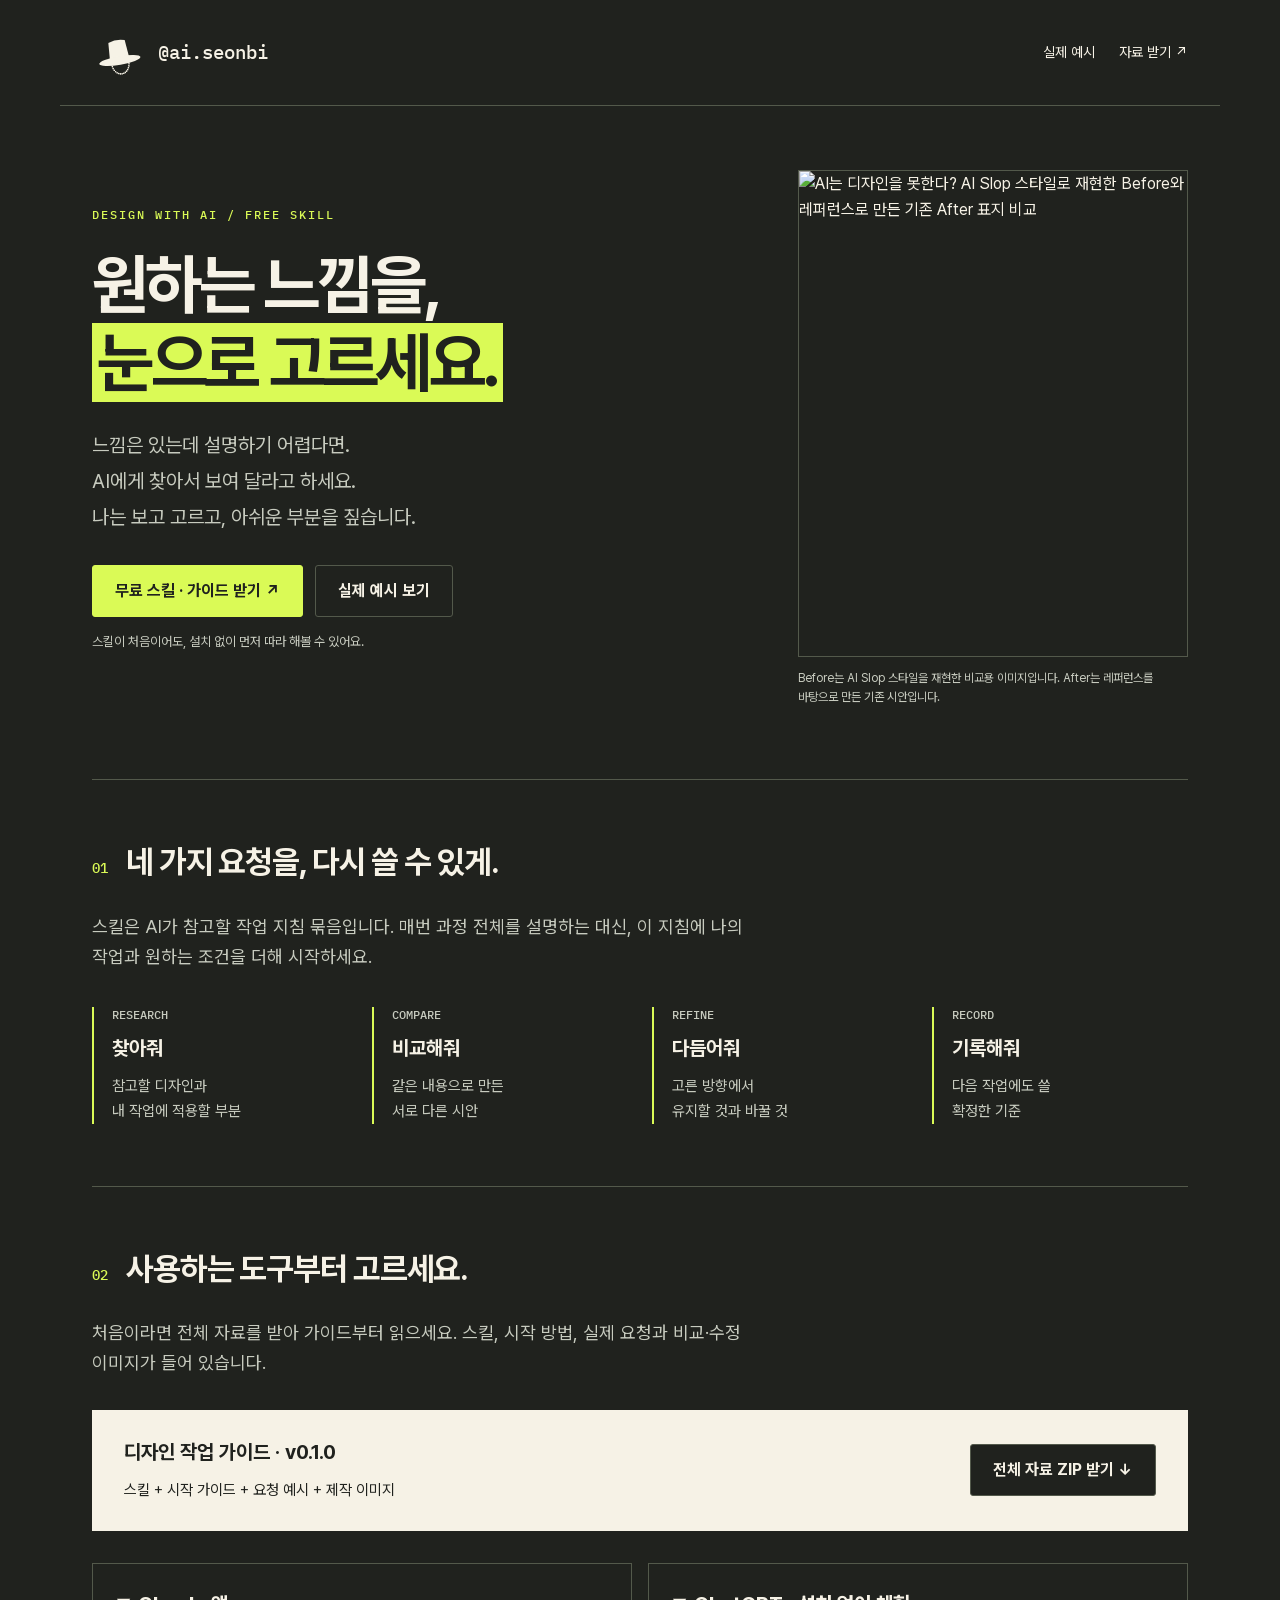
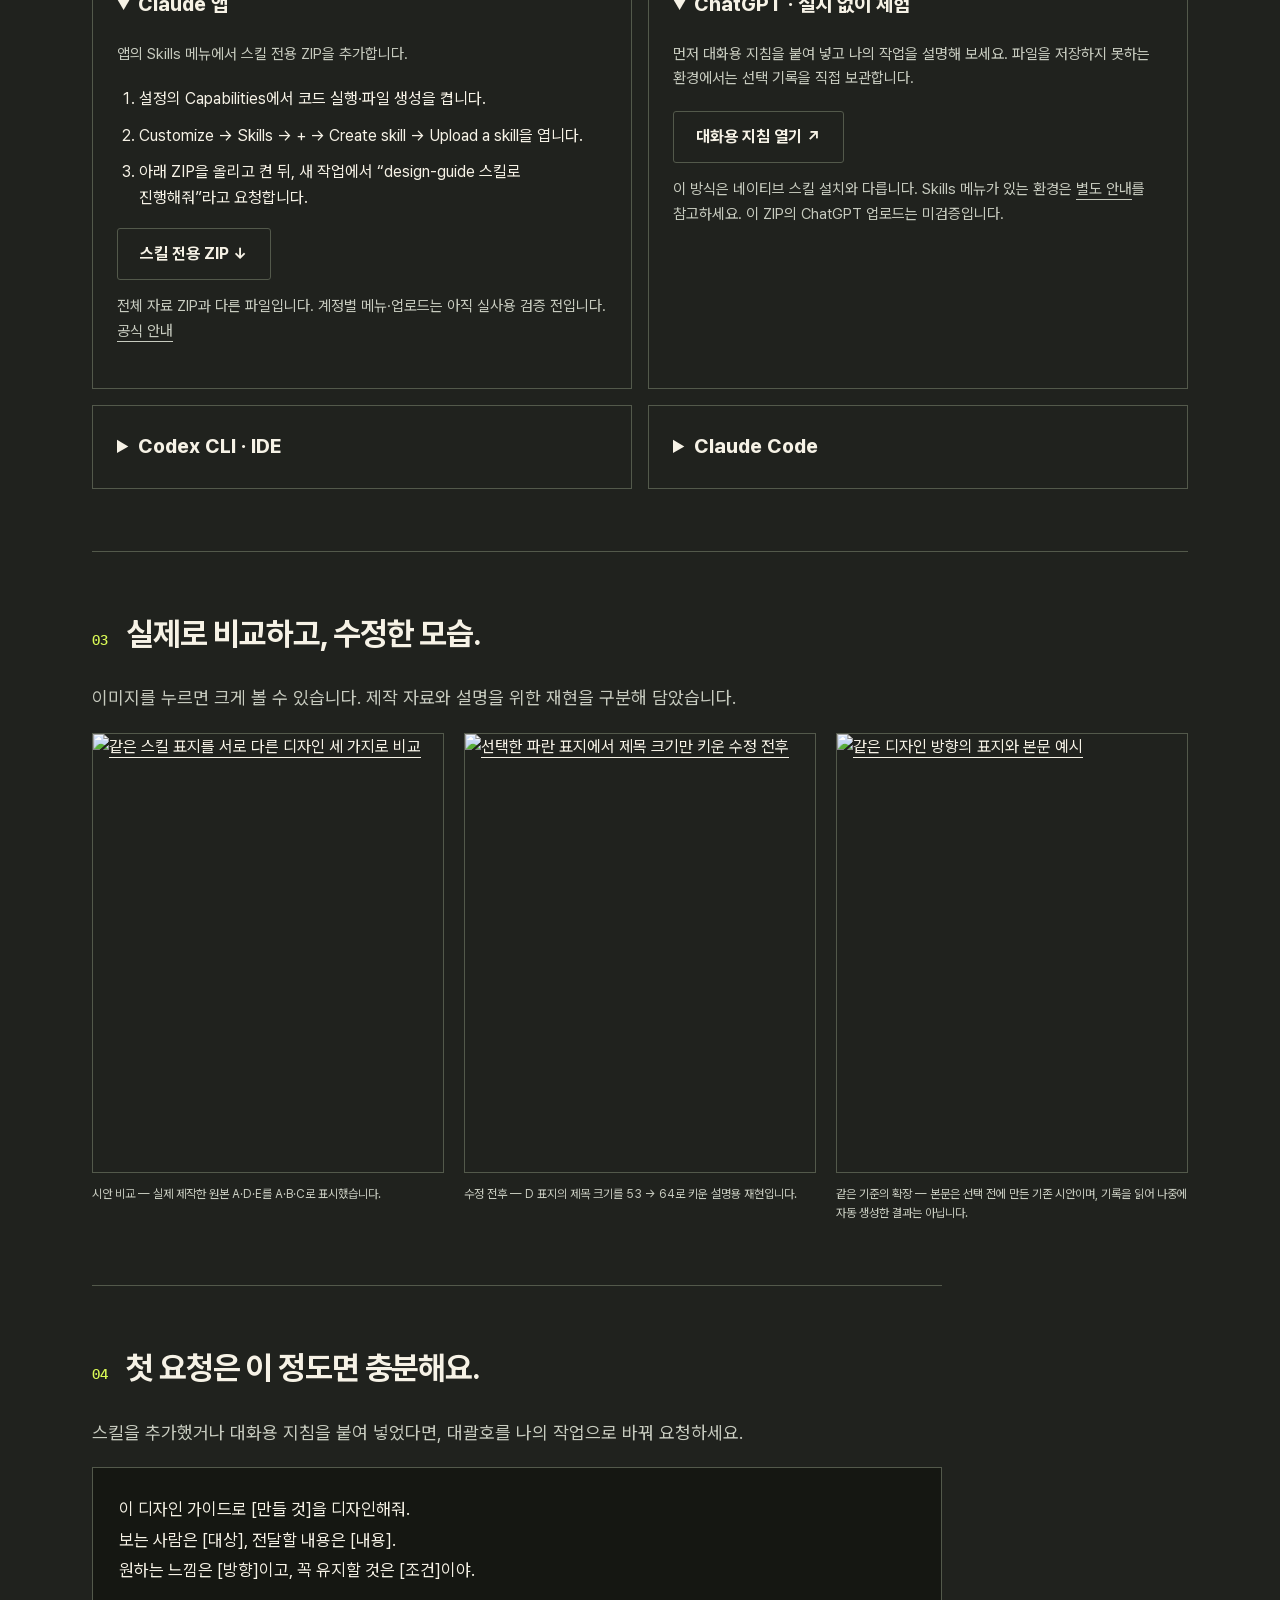
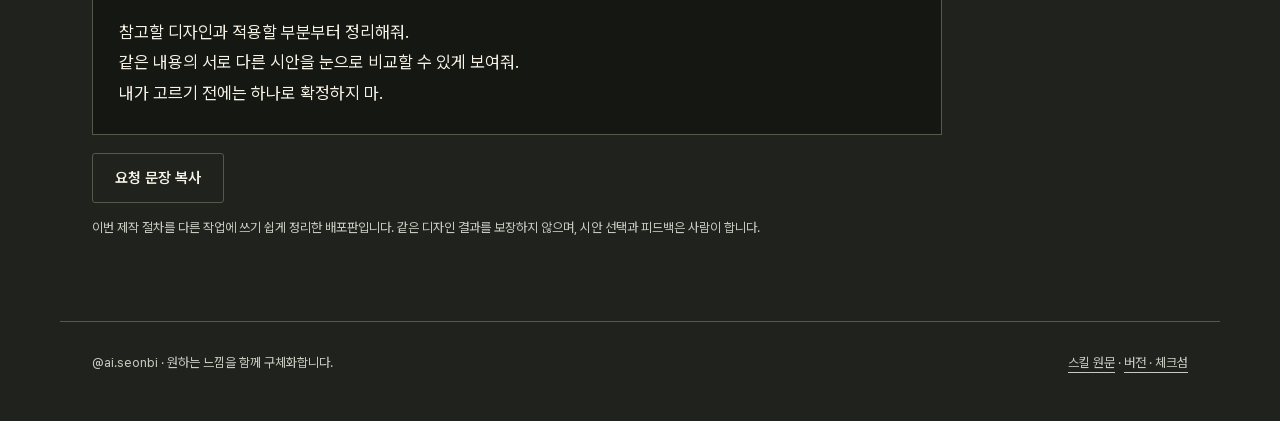
==== docs/index.html @ e62cafcf "Add Korean design skill download and getting-started page" ====
<!doctype html>
<html lang="ko">
<head>
<meta charset="utf-8">
<meta name="viewport" content="width=device-width,initial-scale=1">
<title>원하는 느낌을, 눈으로 고르세요 · AI 선비</title>
<meta name="description" content="AI에게 찾아줘, 비교해줘, 다듬어줘, 기록해줘. 디자인 작업 스킬과 시작 가이드, 실제 요청 예시를 무료로 받으세요.">
<meta property="og:title" content="AI는 디자인을 못한다? · AI 선비 디자인 스킬">
<meta property="og:description" content="원하는 느낌은 있는데 설명하기 어렵다면. 눈으로 보고 고르는 디자인 작업을 스킬로 다시 써보세요.">
<meta property="og:type" content="website">
<meta property="og:image" content="https://github.com/ai-seonbi/skills/releases/download/v0.1.0/01-cover.png">
<link rel="icon" href="assets/logo.svg" type="image/svg+xml">
<style>
@font-face{font-family:Pretendard;src:url('assets/PretendardVariable.woff2') format('woff2');font-weight:100 900;font-display:swap}
@font-face{font-family:Plex;src:url('assets/IBMPlexMono-Medium.ttf') format('truetype');font-weight:500;font-display:swap}
:root{color-scheme:dark;--bg:#20221e;--ink:#f6f2e6;--accent:#dafa56;--muted:#c7cbbf;--line:#53594b}
*{box-sizing:border-box}html{scroll-behavior:smooth;scroll-padding-top:24px}body{margin:0;background:var(--bg);color:var(--ink);font-family:Pretendard,system-ui,sans-serif;word-break:keep-all;line-height:1.65}a{color:inherit;text-underline-offset:5px}a:hover{color:var(--accent)}a:focus-visible,button:focus-visible,summary:focus-visible{outline:3px solid var(--accent);outline-offset:5px}main,header,footer{max-width:1160px;margin:auto;padding-inline:32px}header{display:flex;align-items:center;justify-content:space-between;min-height:106px;border-bottom:1px solid var(--line);gap:20px}.brand{display:flex;align-items:center;gap:12px;font-family:Plex,monospace;font-size:19px;text-decoration:none}.brand img{width:54px;height:48px}nav{display:flex;gap:24px;font-size:14px}nav a{text-decoration:none}.hero{display:grid;grid-template-columns:1.2fr 1fr;gap:58px;align-items:center;padding:64px 0 72px}.eyebrow{font-family:Plex,monospace;font-size:12px;letter-spacing:2px;color:var(--accent);margin:0 0 22px}h1{font-size:clamp(40px,5.2vw,66px);line-height:1.17;letter-spacing:-.055em;margin:0 0 26px}mark{background:var(--accent);color:var(--bg);padding:0 .08em;box-decoration-break:clone;-webkit-box-decoration-break:clone}p{margin:0 0 20px}.lead{font-size:20px;color:var(--muted);line-height:1.8}.actions{display:flex;gap:12px;flex-wrap:wrap;margin-top:30px}.button{display:inline-flex;align-items:center;justify-content:center;min-height:50px;padding:12px 22px;text-decoration:none;border:1px solid var(--line);font-weight:700;border-radius:3px}.button.primary{background:var(--accent);color:var(--bg);border-color:var(--accent)}.button:hover{border-color:var(--ink)}.small{font-size:13px;color:var(--muted);margin-top:14px}.cover{margin:0;max-width:390px;justify-self:end}.cover img{display:block;width:100%;height:auto;border:1px solid var(--line)}figcaption{font-size:12px;color:var(--muted);margin-top:12px;line-height:1.6}.section{padding:62px 0;border-top:1px solid var(--line)}.section-title{display:flex;gap:18px;align-items:baseline;margin-bottom:28px}.number{font:500 14px Plex,monospace;color:var(--accent)}h2{font-size:32px;line-height:1.3;letter-spacing:-.035em;margin:0}h3{font-size:20px;line-height:1.4;margin:0 0 12px}.intro{max-width:690px;color:var(--muted);font-size:18px}.steps{display:grid;grid-template-columns:repeat(4,1fr);gap:24px;margin-top:36px}.step{border-left:2px solid var(--accent);padding:0 18px}.step p{font-size:15px;color:var(--muted);margin:0}.step span{font:500 12px Plex,monospace;color:var(--muted);display:block;margin-bottom:12px}.download{display:flex;align-items:center;justify-content:space-between;gap:26px;padding:28px 32px;background:var(--ink);color:var(--bg);margin:32px 0}.download p{margin:6px 0 0;font-size:15px}.download .button{background:var(--bg);color:var(--ink);flex-shrink:0}.tools{display:grid;grid-template-columns:1fr 1fr;gap:16px}.tool{border:1px solid var(--line);padding:24px;min-width:0}.tool p{font-size:15px;color:var(--muted)}summary{cursor:pointer;font-size:20px;font-weight:750;min-height:34px}details[open] summary{margin-bottom:20px}pre{white-space:pre-wrap;overflow-wrap:anywhere;word-break:break-word;background:#151712;border:1px solid var(--line);padding:18px;font:14px/1.8 Plex,Pretendard,monospace;margin:18px 0}code{overflow-wrap:anywhere}ol{padding-left:22px}li+li{margin-top:10px}.examples{display:grid;grid-template-columns:repeat(3,1fr);gap:20px}.examples figure{margin:0}.examples img{width:100%;height:auto;display:block;border:1px solid var(--line)}.examples a{display:block}.request{max-width:850px}.request pre{font-family:Pretendard,system-ui,sans-serif;font-size:17px;padding:26px}.request button{background:transparent;color:var(--ink);font:600 15px Pretendard,system-ui;cursor:pointer}.status{margin-left:14px;font-size:14px;color:var(--accent)}footer{padding-block:30px 48px;border-top:1px solid var(--line);display:flex;justify-content:space-between;gap:20px;font-size:13px;color:var(--muted)}footer p{margin:0}.skip{position:absolute;top:-100px;left:20px}.skip:focus{top:12px;background:var(--bg);padding:12px;z-index:2}
@media(max-width:760px){main,header,footer{padding-inline:22px}header{min-height:86px}.brand{font-size:16px}.brand img{width:42px;height:40px}nav{gap:16px}nav a:first-child{display:none}.hero{grid-template-columns:1fr;gap:36px;padding:44px 0}.hero h1{font-size:clamp(38px,8vw,56px)}.lead{font-size:18px}.cover{justify-self:center;max-width:360px;width:100%}.steps{grid-template-columns:1fr 1fr;gap:28px 14px}.section{padding:42px 0}h2{font-size:27px}.tools{grid-template-columns:1fr}.download{align-items:stretch;flex-direction:column;padding:24px}.examples{grid-template-columns:1fr;gap:30px;max-width:390px;margin:auto}.request pre{font-size:16px;padding:18px}footer{flex-direction:column}.actions .button{flex:1;padding-inline:15px}}
@media(prefers-reduced-motion:reduce){html{scroll-behavior:auto}}
</style>
</head>
<body>
<a class="skip" href="#main">본문으로 건너뛰기</a>
<header><a class="brand" href="#"><img src="assets/logo.svg" alt="구슬 갓끈을 단 선비 갓">@ai.seonbi</a><nav aria-label="주요 메뉴"><a href="#examples">실제 예시</a><a href="#start">자료 받기 ↗</a></nav></header>
<main id="main">
<section class="hero" aria-labelledby="hero-title">
<div><p class="eyebrow">DESIGN WITH AI / FREE SKILL</p><h1 id="hero-title">원하는 느낌을,<br><mark>눈으로 고르세요.</mark></h1><p class="lead">느낌은 있는데 설명하기 어렵다면.<br>AI에게 찾아서 보여 달라고 하세요.<br>나는 보고 고르고, 아쉬운 부분을 짚습니다.</p><div class="actions"><a class="button primary" href="#start">무료 스킬 · 가이드 받기 ↗</a><a class="button" href="#examples">실제 예시 보기</a></div><p class="small">스킬이 처음이어도, 설치 없이 먼저 따라 해볼 수 있어요.</p></div>
<figure class="cover"><img src="https://github.com/ai-seonbi/skills/releases/download/v0.1.0/01-cover.png" width="1080" height="1350" alt="AI는 디자인을 못한다? AI Slop 스타일로 재현한 Before와 레퍼런스로 만든 기존 After 표지 비교"><figcaption>Before는 AI Slop 스타일을 재현한 비교용 이미지입니다. After는 레퍼런스를 바탕으로 만든 기존 시안입니다.</figcaption></figure>
</section>
<section class="section" aria-labelledby="process-title"><div class="section-title"><span class="number">01</span><h2 id="process-title">네 가지 요청을, 다시 쓸 수 있게.</h2></div><p class="intro">스킬은 AI가 참고할 작업 지침 묶음입니다. 매번 과정 전체를 설명하는 대신, 이 지침에 나의 작업과 원하는 조건을 더해 시작하세요.</p><div class="steps"><div class="step"><span>RESEARCH</span><h3>찾아줘</h3><p>참고할 디자인과<br>내 작업에 적용할 부분</p></div><div class="step"><span>COMPARE</span><h3>비교해줘</h3><p>같은 내용으로 만든<br>서로 다른 시안</p></div><div class="step"><span>REFINE</span><h3>다듬어줘</h3><p>고른 방향에서<br>유지할 것과 바꿀 것</p></div><div class="step"><span>RECORD</span><h3>기록해줘</h3><p>다음 작업에도 쓸<br>확정한 기준</p></div></div></section>
<section class="section" id="start" aria-labelledby="start-title"><div class="section-title"><span class="number">02</span><h2 id="start-title">사용하는 도구부터 고르세요.</h2></div><p class="intro">처음이라면 전체 자료를 받아 가이드부터 읽으세요. 스킬, 시작 방법, 실제 요청과 비교·수정 이미지가 들어 있습니다.</p><div class="download"><div><h3>디자인 작업 가이드 · v0.1.0</h3><p>스킬 + 시작 가이드 + 요청 예시 + 제작 이미지</p></div><a class="button" href="https://github.com/ai-seonbi/skills/releases/download/v0.1.0/ai-design-guide.zip">전체 자료 ZIP 받기 ↓</a></div>
<div class="tools">
<details class="tool" open><summary>Claude 앱</summary><p>앱의 Skills 메뉴에서 스킬 전용 ZIP을 추가합니다.</p><ol><li>설정의 Capabilities에서 코드 실행·파일 생성을 켭니다.</li><li>Customize → Skills → + → Create skill → Upload a skill을 엽니다.</li><li>아래 ZIP을 올리고 켠 뒤, 새 작업에서 “design-guide 스킬로 진행해줘”라고 요청합니다.</li></ol><a class="button" href="https://github.com/ai-seonbi/skills/releases/download/v0.1.0/design-guide-v0.1.0.zip">스킬 전용 ZIP ↓</a><p class="small">전체 자료 ZIP과 다른 파일입니다. 계정별 메뉴·업로드는 아직 실사용 검증 전입니다. <a href="https://support.claude.com/en/articles/12512180-use-skills-in-claude">공식 안내</a></p></details>
<details class="tool" open><summary>ChatGPT · 설치 없이 체험</summary><p>먼저 대화용 지침을 붙여 넣고 나의 작업을 설명해 보세요. 파일을 저장하지 못하는 환경에서는 선택 기록을 직접 보관합니다.</p><a class="button" href="https://github.com/ai-seonbi/skills/blob/main/guides/try-in-chat.md">대화용 지침 열기 ↗</a><p class="small">이 방식은 네이티브 스킬 설치와 다릅니다. Skills 메뉴가 있는 환경은 <a href="https://github.com/ai-seonbi/skills/blob/main/guides/start-here.md#chatgpt">별도 안내</a>를 참고하세요. 이 ZIP의 ChatGPT 업로드는 미검증입니다.</p></details>
<details class="tool"><summary>Codex CLI · IDE</summary><p>작업할 프로젝트 폴더의 터미널에서 실행하세요.</p><pre>npx skills add ai-seonbi/skills --skill design-guide --agent codex --copy</pre><p>Codex에서 <code>/skills</code> 목록을 확인하고 <code>$design-guide</code>로 시작합니다.</p><p class="small">임시 프로젝트 파일 설치는 검증했습니다. 제품 내 자동 발견·호출은 미검증입니다. <a href="https://github.com/ai-seonbi/skills/blob/main/guides/start-here.md">폴더로 직접 설치하기</a></p></details>
<details class="tool"><summary>Claude Code</summary><p>작업할 프로젝트 폴더의 터미널에서 실행하세요.</p><pre>npx skills add ai-seonbi/skills --skill design-guide --agent claude-code --copy</pre><p>해당 프로젝트의 Claude Code에서 <code>/design-guide</code>로 시작합니다.</p><p class="small">임시 프로젝트 파일 설치는 검증했습니다. 제품 내 자동 발견·호출은 미검증입니다. 기존 동명 스킬은 덮어쓰기 전에 비교하세요.</p></details>
</div></section>
<section class="section" id="examples" aria-labelledby="examples-title"><div class="section-title"><span class="number">03</span><h2 id="examples-title">실제로 비교하고, 수정한 모습.</h2></div><p class="intro">이미지를 누르면 크게 볼 수 있습니다. 제작 자료와 설명을 위한 재현을 구분해 담았습니다.</p><div class="examples">
<figure><a href="https://github.com/ai-seonbi/skills/releases/download/v0.1.0/04-process.png"><img loading="lazy" src="https://github.com/ai-seonbi/skills/releases/download/v0.1.0/04-process.png" width="1080" height="1350" alt="같은 스킬 표지를 서로 다른 디자인 세 가지로 비교"></a><figcaption>시안 비교 — 실제 제작한 원본 A·D·E를 A·B·C로 표시했습니다.</figcaption></figure>
<figure><a href="https://github.com/ai-seonbi/skills/releases/download/v0.1.0/05-process.png"><img loading="lazy" src="https://github.com/ai-seonbi/skills/releases/download/v0.1.0/05-process.png" width="1080" height="1350" alt="선택한 파란 표지에서 제목 크기만 키운 수정 전후"></a><figcaption>수정 전후 — D 표지의 제목 크기를 53 → 64로 키운 설명용 재현입니다.</figcaption></figure>
<figure><a href="https://github.com/ai-seonbi/skills/releases/download/v0.1.0/06-process.png"><img loading="lazy" src="https://github.com/ai-seonbi/skills/releases/download/v0.1.0/06-process.png" width="1080" height="1350" alt="같은 디자인 방향의 표지와 본문 예시"></a><figcaption>같은 기준의 확장 — 본문은 선택 전에 만든 기존 시안이며, 기록을 읽어 나중에 자동 생성한 결과는 아닙니다.</figcaption></figure>
</div></section>
<section class="section request" aria-labelledby="request-title"><div class="section-title"><span class="number">04</span><h2 id="request-title">첫 요청은 이 정도면 충분해요.</h2></div><p class="intro">스킬을 추가했거나 대화용 지침을 붙여 넣었다면, 대괄호를 나의 작업으로 바꿔 요청하세요.</p><pre id="request-text">이 디자인 가이드로 [만들 것]을 디자인해줘.
보는 사람은 [대상], 전달할 내용은 [내용].
원하는 느낌은 [방향]이고, 꼭 유지할 것은 [조건]이야.

참고할 디자인과 적용할 부분부터 정리해줘.
같은 내용의 서로 다른 시안을 눈으로 비교할 수 있게 보여줘.
내가 고르기 전에는 하나로 확정하지 마.</pre><button class="button" id="copy" type="button">요청 문장 복사</button><span class="status" id="copy-status" role="status" aria-live="polite"></span><p class="small">이번 제작 절차를 다른 작업에 쓰기 쉽게 정리한 배포판입니다. 같은 디자인 결과를 보장하지 않으며, 시안 선택과 피드백은 사람이 합니다.</p></section>
</main>
<footer><p>@ai.seonbi · 원하는 느낌을 함께 구체화합니다.</p><div><a href="https://github.com/ai-seonbi/skills">스킬 원문</a> · <a href="https://github.com/ai-seonbi/skills/releases/tag/v0.1.0">버전 · 체크섬</a></div></footer>
<script>
document.getElementById('copy').addEventListener('click',async()=>{const status=document.getElementById('copy-status');try{await navigator.clipboard.writeText(document.getElementById('request-text').textContent);status.textContent='복사했어요.'}catch{status.textContent='위 문장을 선택해 직접 복사해 주세요.'}});
</script>
</body>
</html>
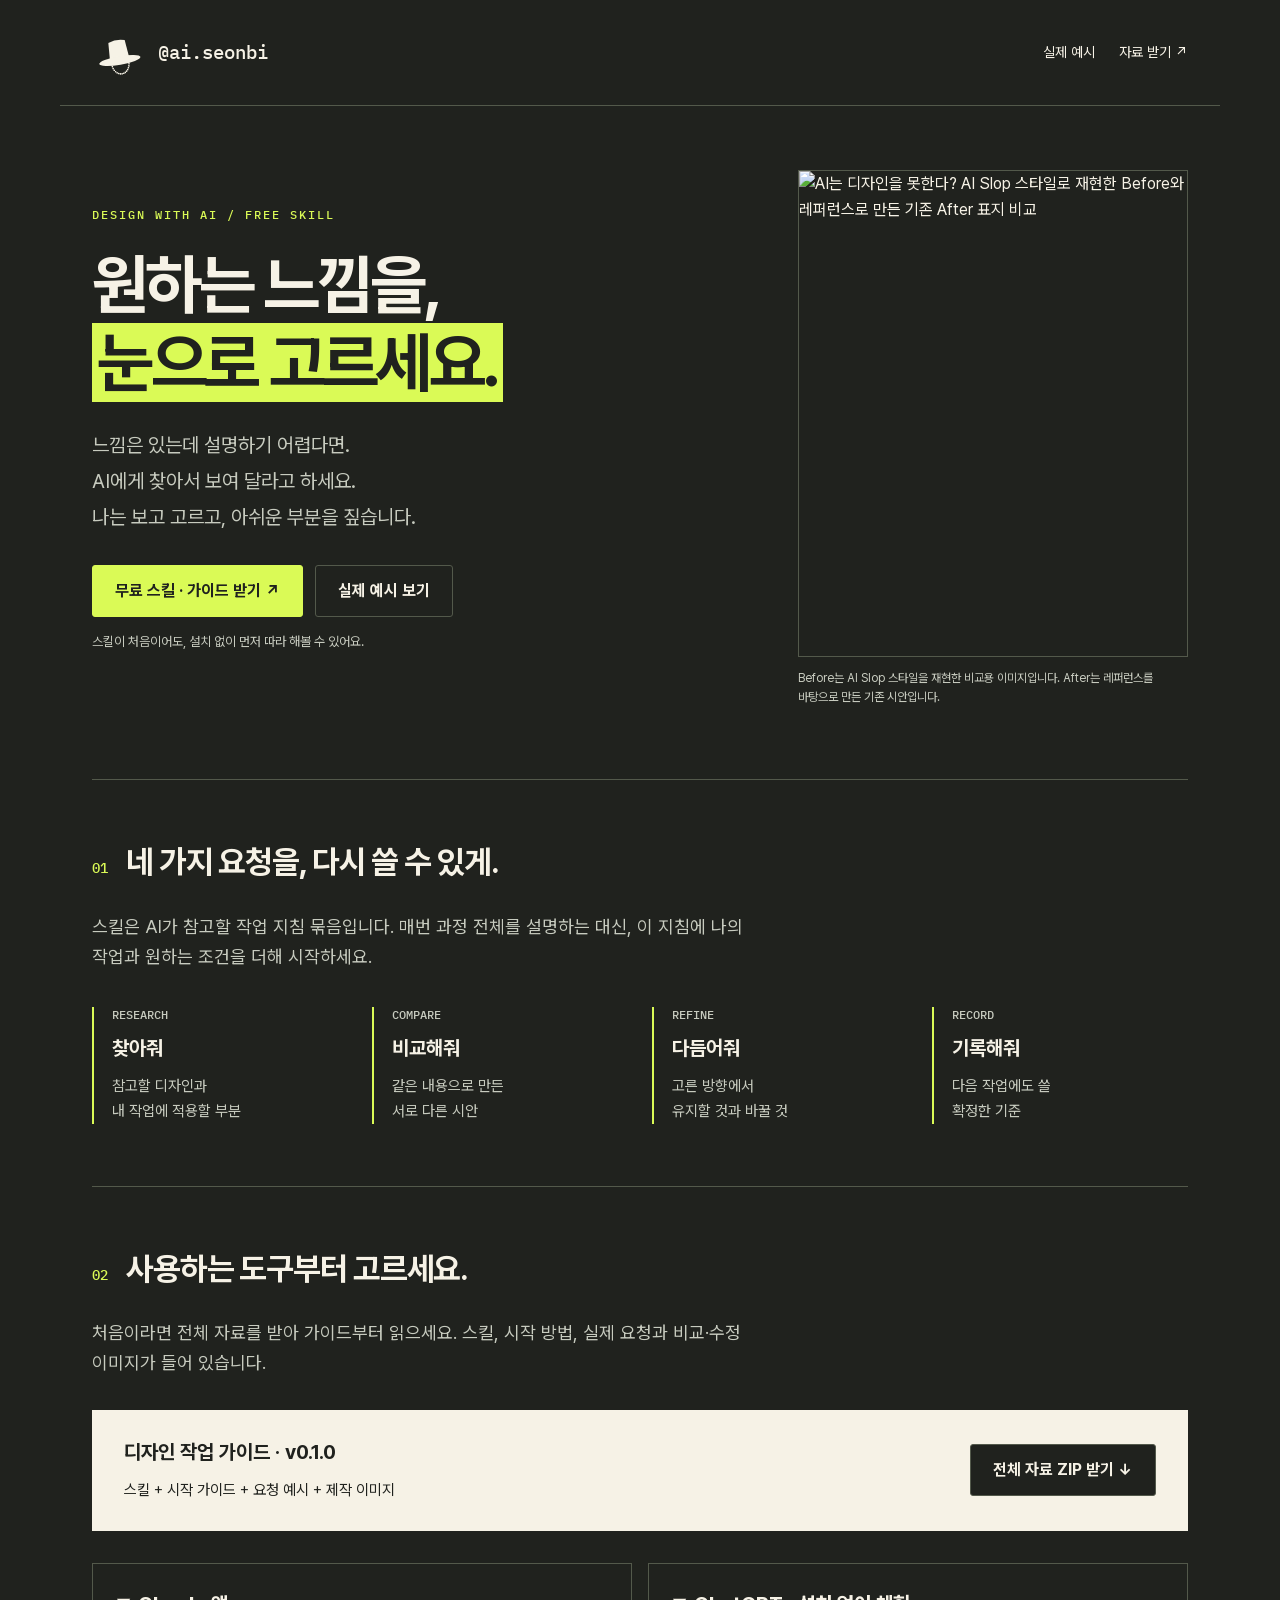
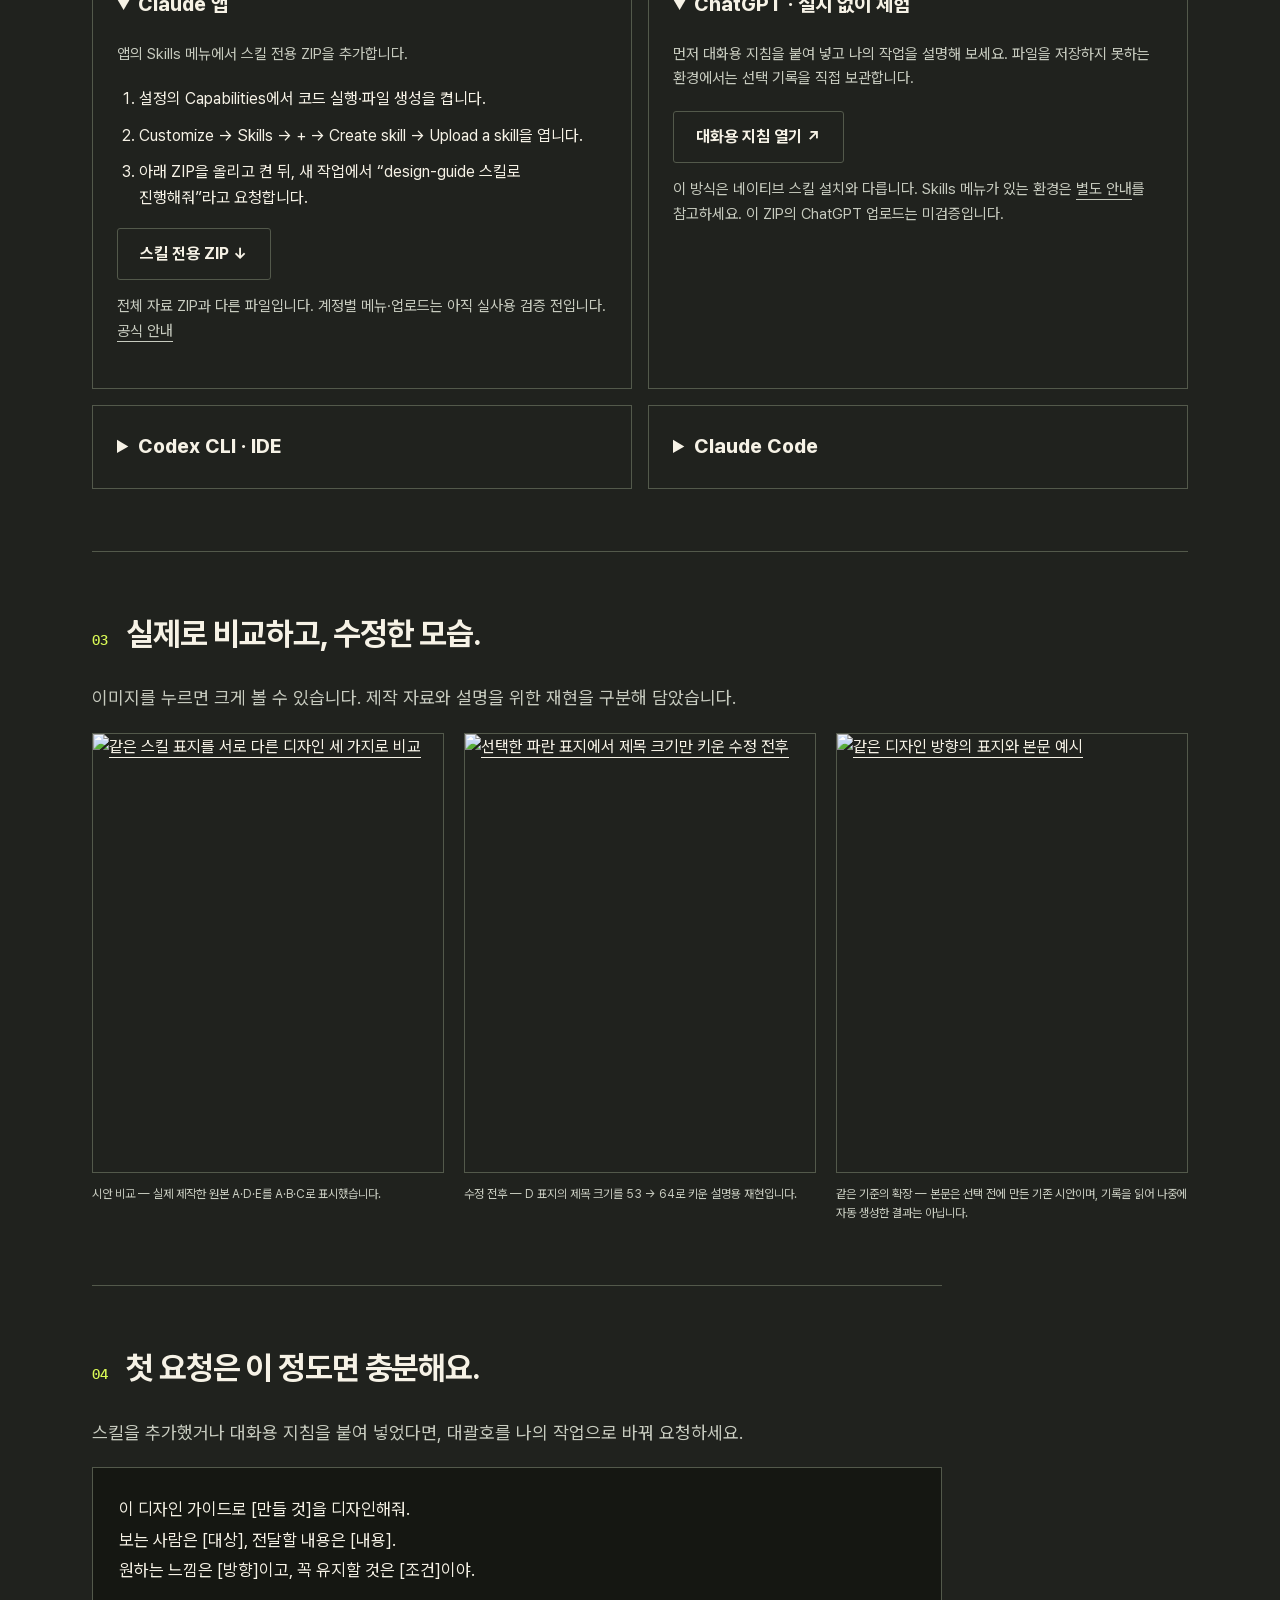
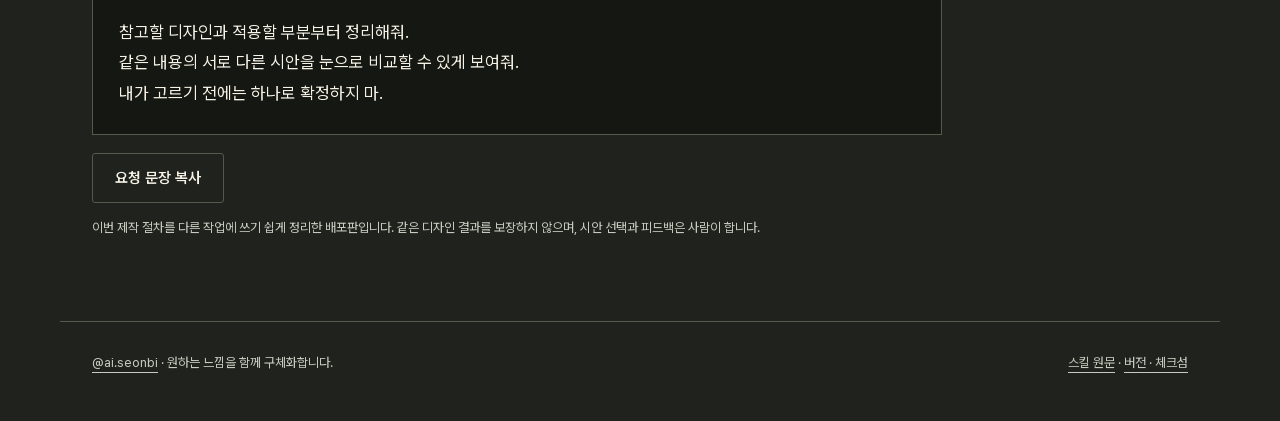
==== commit d4afbf37: "Link brand account name to Instagram profile" ====
--- a/docs/index.html
+++ b/docs/index.html
@@ -21,7 +21,7 @@
 </head>
 <body>
 <a class="skip" href="#main">본문으로 건너뛰기</a>
-<header><a class="brand" href="#"><img src="assets/logo.svg" alt="구슬 갓끈을 단 선비 갓">@ai.seonbi</a><nav aria-label="주요 메뉴"><a href="#examples">실제 예시</a><a href="#start">자료 받기 ↗</a></nav></header>
+<header><a class="brand" href="https://www.instagram.com/ai.seonbi/"><img src="assets/logo.svg" alt="구슬 갓끈을 단 선비 갓">@ai.seonbi</a><nav aria-label="주요 메뉴"><a href="#examples">실제 예시</a><a href="#start">자료 받기 ↗</a></nav></header>
 <main id="main">
 <section class="hero" aria-labelledby="hero-title">
 <div><p class="eyebrow">DESIGN WITH AI / FREE SKILL</p><h1 id="hero-title">원하는 느낌을,<br><mark>눈으로 고르세요.</mark></h1><p class="lead">느낌은 있는데 설명하기 어렵다면.<br>AI에게 찾아서 보여 달라고 하세요.<br>나는 보고 고르고, 아쉬운 부분을 짚습니다.</p><div class="actions"><a class="button primary" href="#start">무료 스킬 · 가이드 받기 ↗</a><a class="button" href="#examples">실제 예시 보기</a></div><p class="small">스킬이 처음이어도, 설치 없이 먼저 따라 해볼 수 있어요.</p></div>
@@ -48,7 +48,7 @@
 같은 내용의 서로 다른 시안을 눈으로 비교할 수 있게 보여줘.
 내가 고르기 전에는 하나로 확정하지 마.</pre><button class="button" id="copy" type="button">요청 문장 복사</button><span class="status" id="copy-status" role="status" aria-live="polite"></span><p class="small">이번 제작 절차를 다른 작업에 쓰기 쉽게 정리한 배포판입니다. 같은 디자인 결과를 보장하지 않으며, 시안 선택과 피드백은 사람이 합니다.</p></section>
 </main>
-<footer><p>@ai.seonbi · 원하는 느낌을 함께 구체화합니다.</p><div><a href="https://github.com/ai-seonbi/skills">스킬 원문</a> · <a href="https://github.com/ai-seonbi/skills/releases/tag/v0.1.0">버전 · 체크섬</a></div></footer>
+<footer><p><a href="https://www.instagram.com/ai.seonbi/">@ai.seonbi</a> · 원하는 느낌을 함께 구체화합니다.</p><div><a href="https://github.com/ai-seonbi/skills">스킬 원문</a> · <a href="https://github.com/ai-seonbi/skills/releases/tag/v0.1.0">버전 · 체크섬</a></div></footer>
 <script>
 document.getElementById('copy').addEventListener('click',async()=>{const status=document.getElementById('copy-status');try{await navigator.clipboard.writeText(document.getElementById('request-text').textContent);status.textContent='복사했어요.'}catch{status.textContent='위 문장을 선택해 직접 복사해 주세요.'}});
 </script>
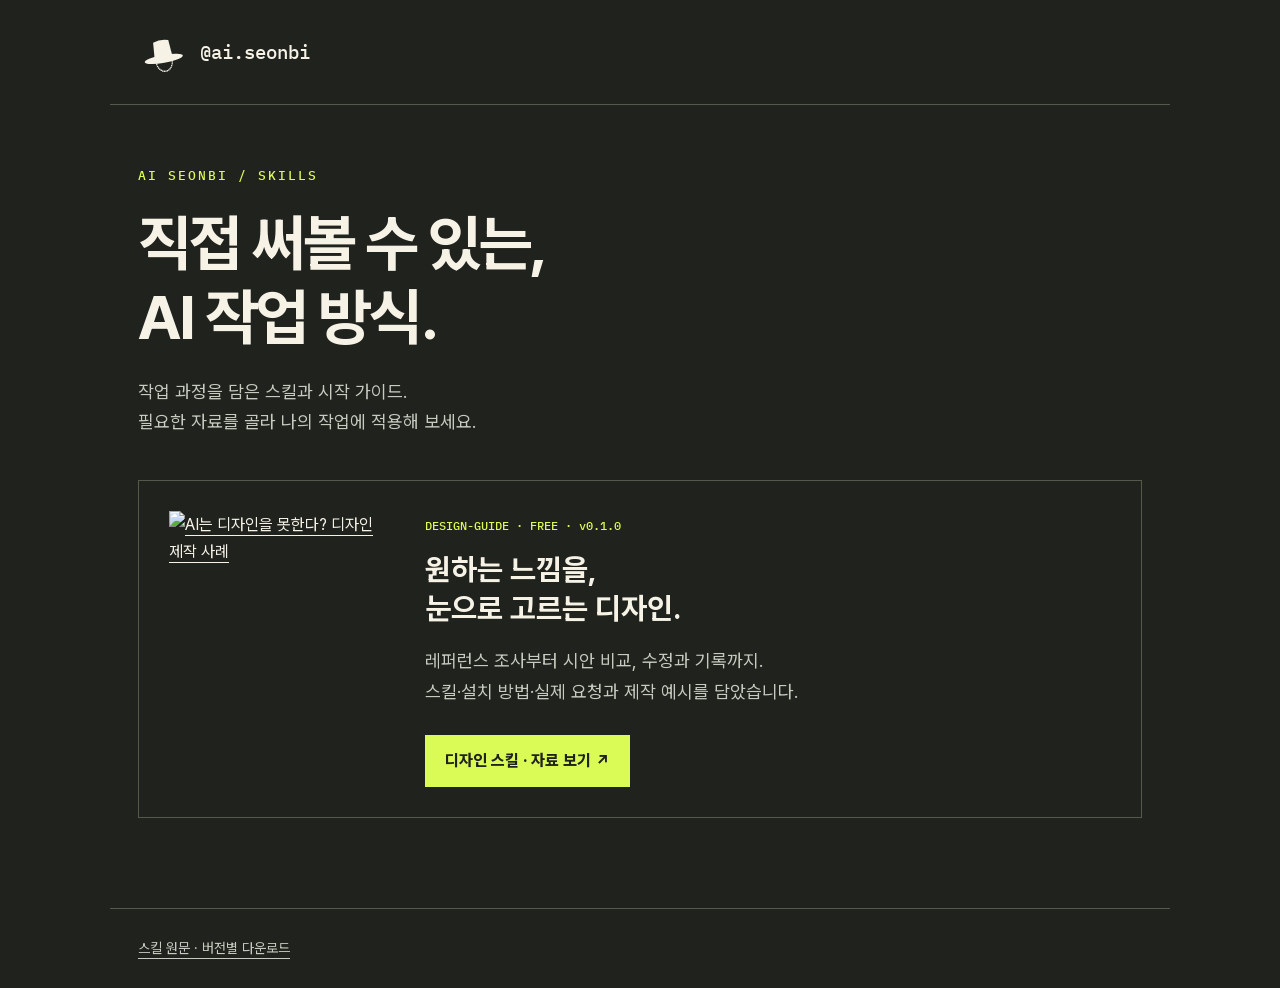
==== commit a290662d: "Separate skill catalog and design-guide detail page" ====
--- a/docs/index.html
+++ b/docs/index.html
@@ -1,56 +1,4 @@
 <!doctype html>
-<html lang="ko">
-<head>
-<meta charset="utf-8">
-<meta name="viewport" content="width=device-width,initial-scale=1">
-<title>원하는 느낌을, 눈으로 고르세요 · AI 선비</title>
-<meta name="description" content="AI에게 찾아줘, 비교해줘, 다듬어줘, 기록해줘. 디자인 작업 스킬과 시작 가이드, 실제 요청 예시를 무료로 받으세요.">
-<meta property="og:title" content="AI는 디자인을 못한다? · AI 선비 디자인 스킬">
-<meta property="og:description" content="원하는 느낌은 있는데 설명하기 어렵다면. 눈으로 보고 고르는 디자인 작업을 스킬로 다시 써보세요.">
-<meta property="og:type" content="website">
-<meta property="og:image" content="https://github.com/ai-seonbi/skills/releases/download/v0.1.0/01-cover.png">
-<link rel="icon" href="assets/logo.svg" type="image/svg+xml">
-<style>
-@font-face{font-family:Pretendard;src:url('assets/PretendardVariable.woff2') format('woff2');font-weight:100 900;font-display:swap}
-@font-face{font-family:Plex;src:url('assets/IBMPlexMono-Medium.ttf') format('truetype');font-weight:500;font-display:swap}
-:root{color-scheme:dark;--bg:#20221e;--ink:#f6f2e6;--accent:#dafa56;--muted:#c7cbbf;--line:#53594b}
-*{box-sizing:border-box}html{scroll-behavior:smooth;scroll-padding-top:24px}body{margin:0;background:var(--bg);color:var(--ink);font-family:Pretendard,system-ui,sans-serif;word-break:keep-all;line-height:1.65}a{color:inherit;text-underline-offset:5px}a:hover{color:var(--accent)}a:focus-visible,button:focus-visible,summary:focus-visible{outline:3px solid var(--accent);outline-offset:5px}main,header,footer{max-width:1160px;margin:auto;padding-inline:32px}header{display:flex;align-items:center;justify-content:space-between;min-height:106px;border-bottom:1px solid var(--line);gap:20px}.brand{display:flex;align-items:center;gap:12px;font-family:Plex,monospace;font-size:19px;text-decoration:none}.brand img{width:54px;height:48px}nav{display:flex;gap:24px;font-size:14px}nav a{text-decoration:none}.hero{display:grid;grid-template-columns:1.2fr 1fr;gap:58px;align-items:center;padding:64px 0 72px}.eyebrow{font-family:Plex,monospace;font-size:12px;letter-spacing:2px;color:var(--accent);margin:0 0 22px}h1{font-size:clamp(40px,5.2vw,66px);line-height:1.17;letter-spacing:-.055em;margin:0 0 26px}mark{background:var(--accent);color:var(--bg);padding:0 .08em;box-decoration-break:clone;-webkit-box-decoration-break:clone}p{margin:0 0 20px}.lead{font-size:20px;color:var(--muted);line-height:1.8}.actions{display:flex;gap:12px;flex-wrap:wrap;margin-top:30px}.button{display:inline-flex;align-items:center;justify-content:center;min-height:50px;padding:12px 22px;text-decoration:none;border:1px solid var(--line);font-weight:700;border-radius:3px}.button.primary{background:var(--accent);color:var(--bg);border-color:var(--accent)}.button:hover{border-color:var(--ink)}.small{font-size:13px;color:var(--muted);margin-top:14px}.cover{margin:0;max-width:390px;justify-self:end}.cover img{display:block;width:100%;height:auto;border:1px solid var(--line)}figcaption{font-size:12px;color:var(--muted);margin-top:12px;line-height:1.6}.section{padding:62px 0;border-top:1px solid var(--line)}.section-title{display:flex;gap:18px;align-items:baseline;margin-bottom:28px}.number{font:500 14px Plex,monospace;color:var(--accent)}h2{font-size:32px;line-height:1.3;letter-spacing:-.035em;margin:0}h3{font-size:20px;line-height:1.4;margin:0 0 12px}.intro{max-width:690px;color:var(--muted);font-size:18px}.steps{display:grid;grid-template-columns:repeat(4,1fr);gap:24px;margin-top:36px}.step{border-left:2px solid var(--accent);padding:0 18px}.step p{font-size:15px;color:var(--muted);margin:0}.step span{font:500 12px Plex,monospace;color:var(--muted);display:block;margin-bottom:12px}.download{display:flex;align-items:center;justify-content:space-between;gap:26px;padding:28px 32px;background:var(--ink);color:var(--bg);margin:32px 0}.download p{margin:6px 0 0;font-size:15px}.download .button{background:var(--bg);color:var(--ink);flex-shrink:0}.tools{display:grid;grid-template-columns:1fr 1fr;gap:16px}.tool{border:1px solid var(--line);padding:24px;min-width:0}.tool p{font-size:15px;color:var(--muted)}summary{cursor:pointer;font-size:20px;font-weight:750;min-height:34px}details[open] summary{margin-bottom:20px}pre{white-space:pre-wrap;overflow-wrap:anywhere;word-break:break-word;background:#151712;border:1px solid var(--line);padding:18px;font:14px/1.8 Plex,Pretendard,monospace;margin:18px 0}code{overflow-wrap:anywhere}ol{padding-left:22px}li+li{margin-top:10px}.examples{display:grid;grid-template-columns:repeat(3,1fr);gap:20px}.examples figure{margin:0}.examples img{width:100%;height:auto;display:block;border:1px solid var(--line)}.examples a{display:block}.request{max-width:850px}.request pre{font-family:Pretendard,system-ui,sans-serif;font-size:17px;padding:26px}.request button{background:transparent;color:var(--ink);font:600 15px Pretendard,system-ui;cursor:pointer}.status{margin-left:14px;font-size:14px;color:var(--accent)}footer{padding-block:30px 48px;border-top:1px solid var(--line);display:flex;justify-content:space-between;gap:20px;font-size:13px;color:var(--muted)}footer p{margin:0}.skip{position:absolute;top:-100px;left:20px}.skip:focus{top:12px;background:var(--bg);padding:12px;z-index:2}
-@media(max-width:760px){main,header,footer{padding-inline:22px}header{min-height:86px}.brand{font-size:16px}.brand img{width:42px;height:40px}nav{gap:16px}nav a:first-child{display:none}.hero{grid-template-columns:1fr;gap:36px;padding:44px 0}.hero h1{font-size:clamp(38px,8vw,56px)}.lead{font-size:18px}.cover{justify-self:center;max-width:360px;width:100%}.steps{grid-template-columns:1fr 1fr;gap:28px 14px}.section{padding:42px 0}h2{font-size:27px}.tools{grid-template-columns:1fr}.download{align-items:stretch;flex-direction:column;padding:24px}.examples{grid-template-columns:1fr;gap:30px;max-width:390px;margin:auto}.request pre{font-size:16px;padding:18px}footer{flex-direction:column}.actions .button{flex:1;padding-inline:15px}}
-@media(prefers-reduced-motion:reduce){html{scroll-behavior:auto}}
-</style>
-</head>
-<body>
-<a class="skip" href="#main">본문으로 건너뛰기</a>
-<header><a class="brand" href="https://www.instagram.com/ai.seonbi/"><img src="assets/logo.svg" alt="구슬 갓끈을 단 선비 갓">@ai.seonbi</a><nav aria-label="주요 메뉴"><a href="#examples">실제 예시</a><a href="#start">자료 받기 ↗</a></nav></header>
-<main id="main">
-<section class="hero" aria-labelledby="hero-title">
-<div><p class="eyebrow">DESIGN WITH AI / FREE SKILL</p><h1 id="hero-title">원하는 느낌을,<br><mark>눈으로 고르세요.</mark></h1><p class="lead">느낌은 있는데 설명하기 어렵다면.<br>AI에게 찾아서 보여 달라고 하세요.<br>나는 보고 고르고, 아쉬운 부분을 짚습니다.</p><div class="actions"><a class="button primary" href="#start">무료 스킬 · 가이드 받기 ↗</a><a class="button" href="#examples">실제 예시 보기</a></div><p class="small">스킬이 처음이어도, 설치 없이 먼저 따라 해볼 수 있어요.</p></div>
-<figure class="cover"><img src="https://github.com/ai-seonbi/skills/releases/download/v0.1.0/01-cover.png" width="1080" height="1350" alt="AI는 디자인을 못한다? AI Slop 스타일로 재현한 Before와 레퍼런스로 만든 기존 After 표지 비교"><figcaption>Before는 AI Slop 스타일을 재현한 비교용 이미지입니다. After는 레퍼런스를 바탕으로 만든 기존 시안입니다.</figcaption></figure>
-</section>
-<section class="section" aria-labelledby="process-title"><div class="section-title"><span class="number">01</span><h2 id="process-title">네 가지 요청을, 다시 쓸 수 있게.</h2></div><p class="intro">스킬은 AI가 참고할 작업 지침 묶음입니다. 매번 과정 전체를 설명하는 대신, 이 지침에 나의 작업과 원하는 조건을 더해 시작하세요.</p><div class="steps"><div class="step"><span>RESEARCH</span><h3>찾아줘</h3><p>참고할 디자인과<br>내 작업에 적용할 부분</p></div><div class="step"><span>COMPARE</span><h3>비교해줘</h3><p>같은 내용으로 만든<br>서로 다른 시안</p></div><div class="step"><span>REFINE</span><h3>다듬어줘</h3><p>고른 방향에서<br>유지할 것과 바꿀 것</p></div><div class="step"><span>RECORD</span><h3>기록해줘</h3><p>다음 작업에도 쓸<br>확정한 기준</p></div></div></section>
-<section class="section" id="start" aria-labelledby="start-title"><div class="section-title"><span class="number">02</span><h2 id="start-title">사용하는 도구부터 고르세요.</h2></div><p class="intro">처음이라면 전체 자료를 받아 가이드부터 읽으세요. 스킬, 시작 방법, 실제 요청과 비교·수정 이미지가 들어 있습니다.</p><div class="download"><div><h3>디자인 작업 가이드 · v0.1.0</h3><p>스킬 + 시작 가이드 + 요청 예시 + 제작 이미지</p></div><a class="button" href="https://github.com/ai-seonbi/skills/releases/download/v0.1.0/ai-design-guide.zip">전체 자료 ZIP 받기 ↓</a></div>
-<div class="tools">
-<details class="tool" open><summary>Claude 앱</summary><p>앱의 Skills 메뉴에서 스킬 전용 ZIP을 추가합니다.</p><ol><li>설정의 Capabilities에서 코드 실행·파일 생성을 켭니다.</li><li>Customize → Skills → + → Create skill → Upload a skill을 엽니다.</li><li>아래 ZIP을 올리고 켠 뒤, 새 작업에서 “design-guide 스킬로 진행해줘”라고 요청합니다.</li></ol><a class="button" href="https://github.com/ai-seonbi/skills/releases/download/v0.1.0/design-guide-v0.1.0.zip">스킬 전용 ZIP ↓</a><p class="small">전체 자료 ZIP과 다른 파일입니다. 계정별 메뉴·업로드는 아직 실사용 검증 전입니다. <a href="https://support.claude.com/en/articles/12512180-use-skills-in-claude">공식 안내</a></p></details>
-<details class="tool" open><summary>ChatGPT · 설치 없이 체험</summary><p>먼저 대화용 지침을 붙여 넣고 나의 작업을 설명해 보세요. 파일을 저장하지 못하는 환경에서는 선택 기록을 직접 보관합니다.</p><a class="button" href="https://github.com/ai-seonbi/skills/blob/main/guides/try-in-chat.md">대화용 지침 열기 ↗</a><p class="small">이 방식은 네이티브 스킬 설치와 다릅니다. Skills 메뉴가 있는 환경은 <a href="https://github.com/ai-seonbi/skills/blob/main/guides/start-here.md#chatgpt">별도 안내</a>를 참고하세요. 이 ZIP의 ChatGPT 업로드는 미검증입니다.</p></details>
-<details class="tool"><summary>Codex CLI · IDE</summary><p>작업할 프로젝트 폴더의 터미널에서 실행하세요.</p><pre>npx skills add ai-seonbi/skills --skill design-guide --agent codex --copy</pre><p>Codex에서 <code>/skills</code> 목록을 확인하고 <code>$design-guide</code>로 시작합니다.</p><p class="small">임시 프로젝트 파일 설치는 검증했습니다. 제품 내 자동 발견·호출은 미검증입니다. <a href="https://github.com/ai-seonbi/skills/blob/main/guides/start-here.md">폴더로 직접 설치하기</a></p></details>
-<details class="tool"><summary>Claude Code</summary><p>작업할 프로젝트 폴더의 터미널에서 실행하세요.</p><pre>npx skills add ai-seonbi/skills --skill design-guide --agent claude-code --copy</pre><p>해당 프로젝트의 Claude Code에서 <code>/design-guide</code>로 시작합니다.</p><p class="small">임시 프로젝트 파일 설치는 검증했습니다. 제품 내 자동 발견·호출은 미검증입니다. 기존 동명 스킬은 덮어쓰기 전에 비교하세요.</p></details>
-</div></section>
-<section class="section" id="examples" aria-labelledby="examples-title"><div class="section-title"><span class="number">03</span><h2 id="examples-title">실제로 비교하고, 수정한 모습.</h2></div><p class="intro">이미지를 누르면 크게 볼 수 있습니다. 제작 자료와 설명을 위한 재현을 구분해 담았습니다.</p><div class="examples">
-<figure><a href="https://github.com/ai-seonbi/skills/releases/download/v0.1.0/04-process.png"><img loading="lazy" src="https://github.com/ai-seonbi/skills/releases/download/v0.1.0/04-process.png" width="1080" height="1350" alt="같은 스킬 표지를 서로 다른 디자인 세 가지로 비교"></a><figcaption>시안 비교 — 실제 제작한 원본 A·D·E를 A·B·C로 표시했습니다.</figcaption></figure>
-<figure><a href="https://github.com/ai-seonbi/skills/releases/download/v0.1.0/05-process.png"><img loading="lazy" src="https://github.com/ai-seonbi/skills/releases/download/v0.1.0/05-process.png" width="1080" height="1350" alt="선택한 파란 표지에서 제목 크기만 키운 수정 전후"></a><figcaption>수정 전후 — D 표지의 제목 크기를 53 → 64로 키운 설명용 재현입니다.</figcaption></figure>
-<figure><a href="https://github.com/ai-seonbi/skills/releases/download/v0.1.0/06-process.png"><img loading="lazy" src="https://github.com/ai-seonbi/skills/releases/download/v0.1.0/06-process.png" width="1080" height="1350" alt="같은 디자인 방향의 표지와 본문 예시"></a><figcaption>같은 기준의 확장 — 본문은 선택 전에 만든 기존 시안이며, 기록을 읽어 나중에 자동 생성한 결과는 아닙니다.</figcaption></figure>
-</div></section>
-<section class="section request" aria-labelledby="request-title"><div class="section-title"><span class="number">04</span><h2 id="request-title">첫 요청은 이 정도면 충분해요.</h2></div><p class="intro">스킬을 추가했거나 대화용 지침을 붙여 넣었다면, 대괄호를 나의 작업으로 바꿔 요청하세요.</p><pre id="request-text">이 디자인 가이드로 [만들 것]을 디자인해줘.
-보는 사람은 [대상], 전달할 내용은 [내용].
-원하는 느낌은 [방향]이고, 꼭 유지할 것은 [조건]이야.
-
-참고할 디자인과 적용할 부분부터 정리해줘.
-같은 내용의 서로 다른 시안을 눈으로 비교할 수 있게 보여줘.
-내가 고르기 전에는 하나로 확정하지 마.</pre><button class="button" id="copy" type="button">요청 문장 복사</button><span class="status" id="copy-status" role="status" aria-live="polite"></span><p class="small">이번 제작 절차를 다른 작업에 쓰기 쉽게 정리한 배포판입니다. 같은 디자인 결과를 보장하지 않으며, 시안 선택과 피드백은 사람이 합니다.</p></section>
-</main>
-<footer><p><a href="https://www.instagram.com/ai.seonbi/">@ai.seonbi</a> · 원하는 느낌을 함께 구체화합니다.</p><div><a href="https://github.com/ai-seonbi/skills">스킬 원문</a> · <a href="https://github.com/ai-seonbi/skills/releases/tag/v0.1.0">버전 · 체크섬</a></div></footer>
-<script>
-document.getElementById('copy').addEventListener('click',async()=>{const status=document.getElementById('copy-status');try{await navigator.clipboard.writeText(document.getElementById('request-text').textContent);status.textContent='복사했어요.'}catch{status.textContent='위 문장을 선택해 직접 복사해 주세요.'}});
-</script>
-</body>
-</html>
+<html lang="ko"><head><meta charset="utf-8"><meta name="viewport" content="width=device-width,initial-scale=1"><title>스킬 자료실 · AI 선비</title><meta name="description" content="AI 선비가 직접 활용한 작업 과정을 스킬과 시작 가이드로 만나보세요."><link rel="canonical" href="https://ai-seonbi.github.io/skills/"><link rel="icon" href="assets/logo.svg"><style>
+@font-face{font-family:Pretendard;src:url('assets/PretendardVariable.woff2') format('woff2');font-weight:100 900;font-display:swap}@font-face{font-family:Plex;src:url('assets/IBMPlexMono-Medium.ttf');font-weight:500;font-display:swap}*{box-sizing:border-box}body{margin:0;background:#20221e;color:#f6f2e6;font-family:Pretendard,system-ui,sans-serif;line-height:1.7;word-break:keep-all}header,main,footer{max-width:1060px;margin:auto;padding:28px}header{border-bottom:1px solid #53594b}a{color:inherit;text-underline-offset:5px}a:hover{color:#dafa56}a:focus-visible{outline:3px solid #dafa56;outline-offset:5px}.brand{display:flex;align-items:center;gap:12px;text-decoration:none;font:500 19px Plex,monospace}.brand img{width:50px;height:48px}main{padding-block:62px 90px}.eyebrow{color:#dafa56;font:500 13px Plex,monospace;letter-spacing:2px}h1{font-size:clamp(38px,6vw,62px);line-height:1.2;letter-spacing:-.045em;margin:22px 0}p{color:#c7cbbf;font-size:18px}article{margin-top:42px;border:1px solid #53594b;padding:30px;display:grid;grid-template-columns:220px 1fr;gap:36px;align-items:center}article img{display:block;width:100%;height:auto}h2{font-size:30px;line-height:1.3;margin:12px 0}.label{color:#dafa56;font:500 12px Plex,monospace}.button{display:inline-block;margin-top:10px;padding:12px 20px;background:#dafa56;color:#20221e;text-decoration:none;font-weight:750}.button:hover{color:#20221e;background:#f6f2e6}footer{border-top:1px solid #53594b;color:#c7cbbf;font-size:14px}@media(max-width:600px){article{grid-template-columns:1fr;padding:22px;gap:20px}article img{max-width:250px;margin:auto}main{padding-block:36px 60px}}
+</style><script>if(['#start','#examples','#main','#request-title'].includes(location.hash)){location.replace('design-guide/'+location.search+location.hash)}</script></head><body><header><a class="brand" href="https://www.instagram.com/ai.seonbi/"><img src="assets/logo.svg" alt="구슬 갓끈을 단 선비 갓">@ai.seonbi</a></header><main><div class="eyebrow">AI SEONBI / SKILLS</div><h1>직접 써볼 수 있는,<br>AI 작업 방식.</h1><p>작업 과정을 담은 스킬과 시작 가이드.<br>필요한 자료를 골라 나의 작업에 적용해 보세요.</p><article><a href="design-guide/"><img src="https://github.com/ai-seonbi/skills/releases/download/v0.1.0/01-cover.png" width="1080" height="1350" alt="AI는 디자인을 못한다? 디자인 제작 사례"></a><div><span class="label">DESIGN-GUIDE · FREE · v0.1.0</span><h2>원하는 느낌을,<br>눈으로 고르는 디자인.</h2><p>레퍼런스 조사부터 시안 비교, 수정과 기록까지.<br>스킬·설치 방법·실제 요청과 제작 예시를 담았습니다.</p><a class="button" href="design-guide/">디자인 스킬 · 자료 보기 ↗</a></div></article></main><footer><a href="https://github.com/ai-seonbi/skills">스킬 원문 · 버전별 다운로드</a></footer></body></html>
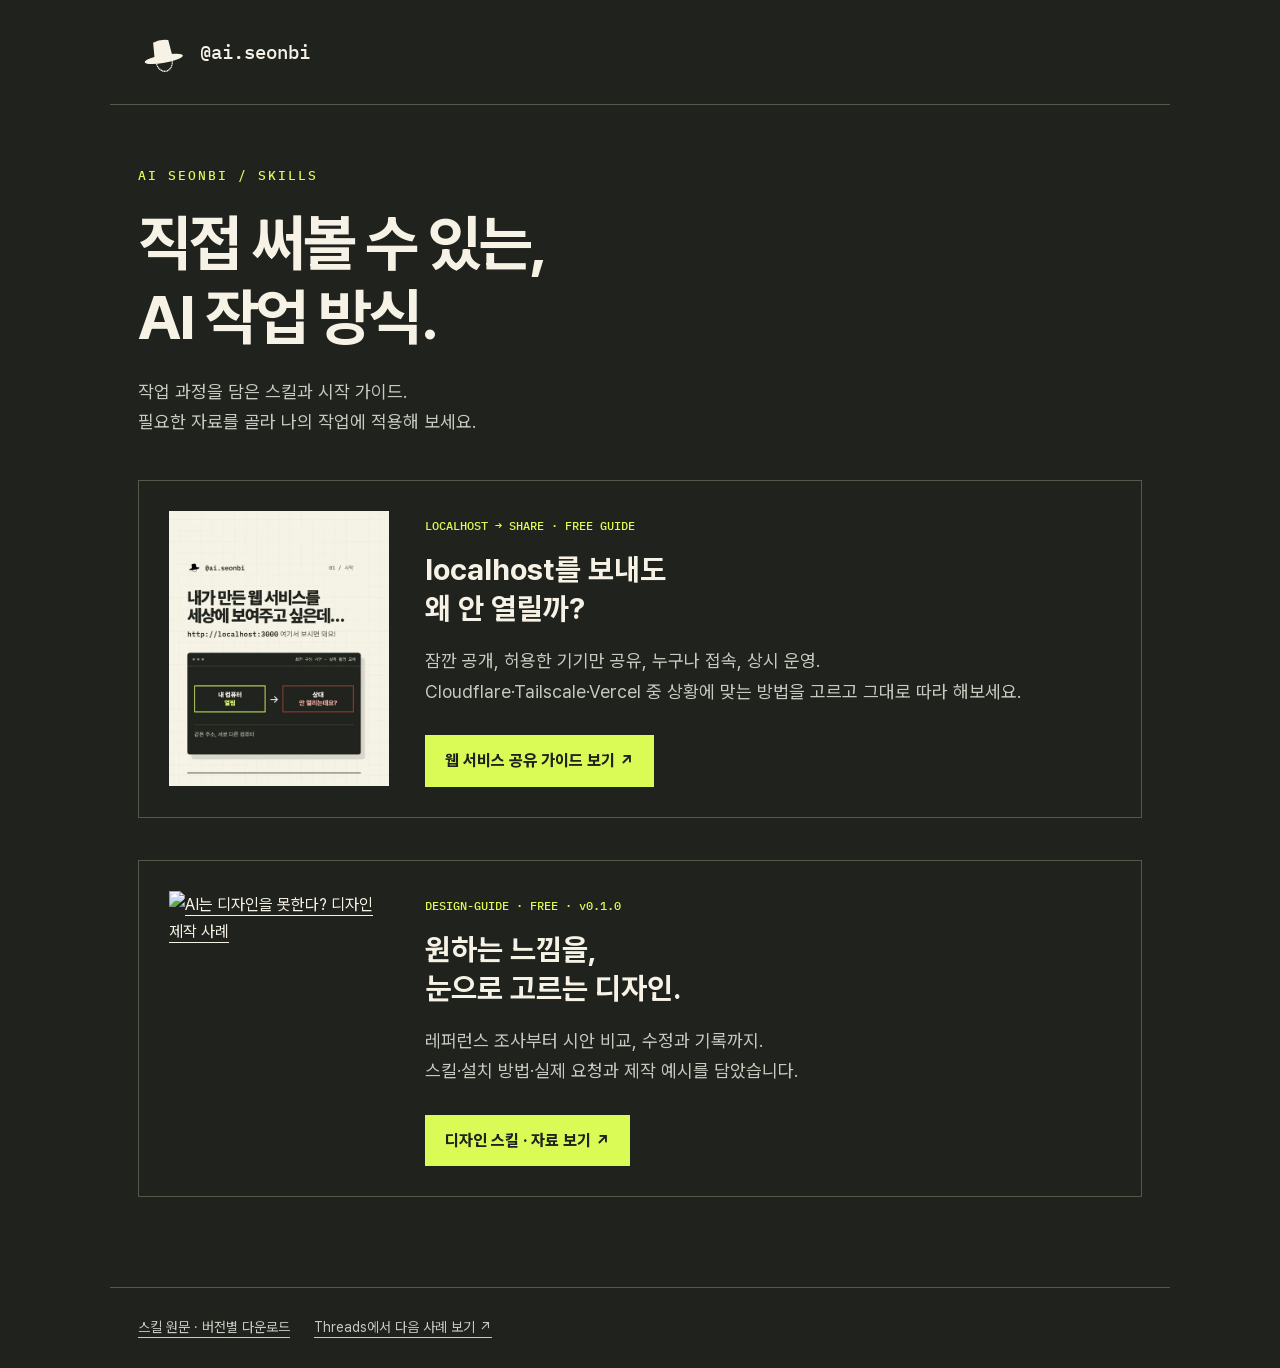
==== commit 4e5fbf3a: "Add local web guide to catalog" ====
--- a/docs/index.html
+++ b/docs/index.html
@@ -1,4 +1,4 @@
 <!doctype html>
 <html lang="ko"><head><meta charset="utf-8"><meta name="viewport" content="width=device-width,initial-scale=1"><title>스킬 자료실 · AI 선비</title><meta name="description" content="AI 선비가 직접 활용한 작업 과정을 스킬과 시작 가이드로 만나보세요."><link rel="canonical" href="https://ai-seonbi.github.io/skills/"><link rel="icon" href="assets/logo.svg"><style>
-@font-face{font-family:Pretendard;src:url('assets/PretendardVariable.woff2') format('woff2');font-weight:100 900;font-display:swap}@font-face{font-family:Plex;src:url('assets/IBMPlexMono-Medium.ttf');font-weight:500;font-display:swap}*{box-sizing:border-box}body{margin:0;background:#20221e;color:#f6f2e6;font-family:Pretendard,system-ui,sans-serif;line-height:1.7;word-break:keep-all}header,main,footer{max-width:1060px;margin:auto;padding:28px}header{border-bottom:1px solid #53594b}a{color:inherit;text-underline-offset:5px}a:hover{color:#dafa56}a:focus-visible{outline:3px solid #dafa56;outline-offset:5px}.brand{display:flex;align-items:center;gap:12px;text-decoration:none;font:500 19px Plex,monospace}.brand img{width:50px;height:48px}main{padding-block:62px 90px}.eyebrow{color:#dafa56;font:500 13px Plex,monospace;letter-spacing:2px}h1{font-size:clamp(38px,6vw,62px);line-height:1.2;letter-spacing:-.045em;margin:22px 0}p{color:#c7cbbf;font-size:18px}article{margin-top:42px;border:1px solid #53594b;padding:30px;display:grid;grid-template-columns:220px 1fr;gap:36px;align-items:center}article img{display:block;width:100%;height:auto}h2{font-size:30px;line-height:1.3;margin:12px 0}.label{color:#dafa56;font:500 12px Plex,monospace}.button{display:inline-block;margin-top:10px;padding:12px 20px;background:#dafa56;color:#20221e;text-decoration:none;font-weight:750}.button:hover{color:#20221e;background:#f6f2e6}footer{border-top:1px solid #53594b;color:#c7cbbf;font-size:14px}@media(max-width:600px){article{grid-template-columns:1fr;padding:22px;gap:20px}article img{max-width:250px;margin:auto}main{padding-block:36px 60px}}
-</style><script>if(['#start','#examples','#main','#request-title'].includes(location.hash)){location.replace('design-guide/'+location.search+location.hash)}</script></head><body><header><a class="brand" href="https://www.instagram.com/ai.seonbi/"><img src="assets/logo.svg" alt="구슬 갓끈을 단 선비 갓">@ai.seonbi</a></header><main><div class="eyebrow">AI SEONBI / SKILLS</div><h1>직접 써볼 수 있는,<br>AI 작업 방식.</h1><p>작업 과정을 담은 스킬과 시작 가이드.<br>필요한 자료를 골라 나의 작업에 적용해 보세요.</p><article><a href="design-guide/"><img src="https://github.com/ai-seonbi/skills/releases/download/v0.1.0/01-cover.png" width="1080" height="1350" alt="AI는 디자인을 못한다? 디자인 제작 사례"></a><div><span class="label">DESIGN-GUIDE · FREE · v0.1.0</span><h2>원하는 느낌을,<br>눈으로 고르는 디자인.</h2><p>레퍼런스 조사부터 시안 비교, 수정과 기록까지.<br>스킬·설치 방법·실제 요청과 제작 예시를 담았습니다.</p><a class="button" href="design-guide/">디자인 스킬 · 자료 보기 ↗</a></div></article></main><footer><a href="https://github.com/ai-seonbi/skills">스킬 원문 · 버전별 다운로드</a></footer></body></html>
+@font-face{font-family:Pretendard;src:url('assets/PretendardVariable.woff2') format('woff2');font-weight:100 900;font-display:swap}@font-face{font-family:Plex;src:url('assets/IBMPlexMono-Medium.ttf');font-weight:500;font-display:swap}*{box-sizing:border-box}body{margin:0;background:#20221e;color:#f6f2e6;font-family:Pretendard,system-ui,sans-serif;line-height:1.7;word-break:keep-all}header,main,footer{max-width:1060px;margin:auto;padding:28px}header{border-bottom:1px solid #53594b}a{color:inherit;text-underline-offset:5px}a:hover{color:#dafa56}a:focus-visible{outline:3px solid #dafa56;outline-offset:5px}.brand{display:flex;align-items:center;gap:12px;text-decoration:none;font:500 19px Plex,monospace}.brand img{width:50px;height:48px}main{padding-block:62px 90px}.eyebrow{color:#dafa56;font:500 13px Plex,monospace;letter-spacing:2px}h1{font-size:clamp(38px,6vw,62px);line-height:1.2;letter-spacing:-.045em;margin:22px 0}p{color:#c7cbbf;font-size:18px}article{margin-top:42px;border:1px solid #53594b;padding:30px;display:grid;grid-template-columns:220px 1fr;gap:36px;align-items:center}article img{display:block;width:100%;aspect-ratio:4/5;object-fit:cover;height:auto}h2{font-size:30px;line-height:1.3;margin:12px 0}.label{color:#dafa56;font:500 12px Plex,monospace}.button{display:inline-block;margin-top:10px;padding:12px 20px;background:#dafa56;color:#20221e;text-decoration:none;font-weight:750}.button:hover{color:#20221e;background:#f6f2e6}footer{border-top:1px solid #53594b;color:#c7cbbf;font-size:14px;display:flex;gap:24px;flex-wrap:wrap}@media(max-width:600px){article{grid-template-columns:1fr;padding:22px;gap:20px}article img{max-width:250px;margin:auto}main{padding-block:36px 60px}}
+</style><script>if(['#start','#examples','#main','#request-title'].includes(location.hash)){location.replace('design-guide/'+location.search+location.hash)}</script></head><body><header><a class="brand" href="https://www.instagram.com/ai.seonbi/"><img src="assets/logo.svg" alt="구슬 갓끈을 단 선비 갓">@ai.seonbi</a></header><main><div class="eyebrow">AI SEONBI / SKILLS</div><h1>직접 써볼 수 있는,<br>AI 작업 방식.</h1><p>작업 과정을 담은 스킬과 시작 가이드.<br>필요한 자료를 골라 나의 작업에 적용해 보세요.</p><article><a href="guides/share-local-web/"><img src="assets/share-local-web-cover.webp" width="540" height="675" alt="내가 만든 웹 서비스를 세상에 보여주고 싶은데"></a><div><span class="label">LOCALHOST → SHARE · FREE GUIDE</span><h2>localhost를 보내도<br>왜 안 열릴까?</h2><p>잠깐 공개, 허용한 기기만 공유, 누구나 접속, 상시 운영.<br>Cloudflare·Tailscale·Vercel 중 상황에 맞는 방법을 고르고 그대로 따라 해보세요.</p><a class="button" href="guides/share-local-web/">웹 서비스 공유 가이드 보기 ↗</a></div></article><article><a href="design-guide/"><img src="https://github.com/ai-seonbi/skills/releases/download/v0.1.0/01-cover.png" width="1080" height="1350" alt="AI는 디자인을 못한다? 디자인 제작 사례"></a><div><span class="label">DESIGN-GUIDE · FREE · v0.1.0</span><h2>원하는 느낌을,<br>눈으로 고르는 디자인.</h2><p>레퍼런스 조사부터 시안 비교, 수정과 기록까지.<br>스킬·설치 방법·실제 요청과 제작 예시를 담았습니다.</p><a class="button" href="design-guide/">디자인 스킬 · 자료 보기 ↗</a></div></article></main><footer><a href="https://github.com/ai-seonbi/skills">스킬 원문 · 버전별 다운로드</a><a href="https://www.threads.com/@ai.seonbi">Threads에서 다음 사례 보기 ↗</a></footer></body></html>
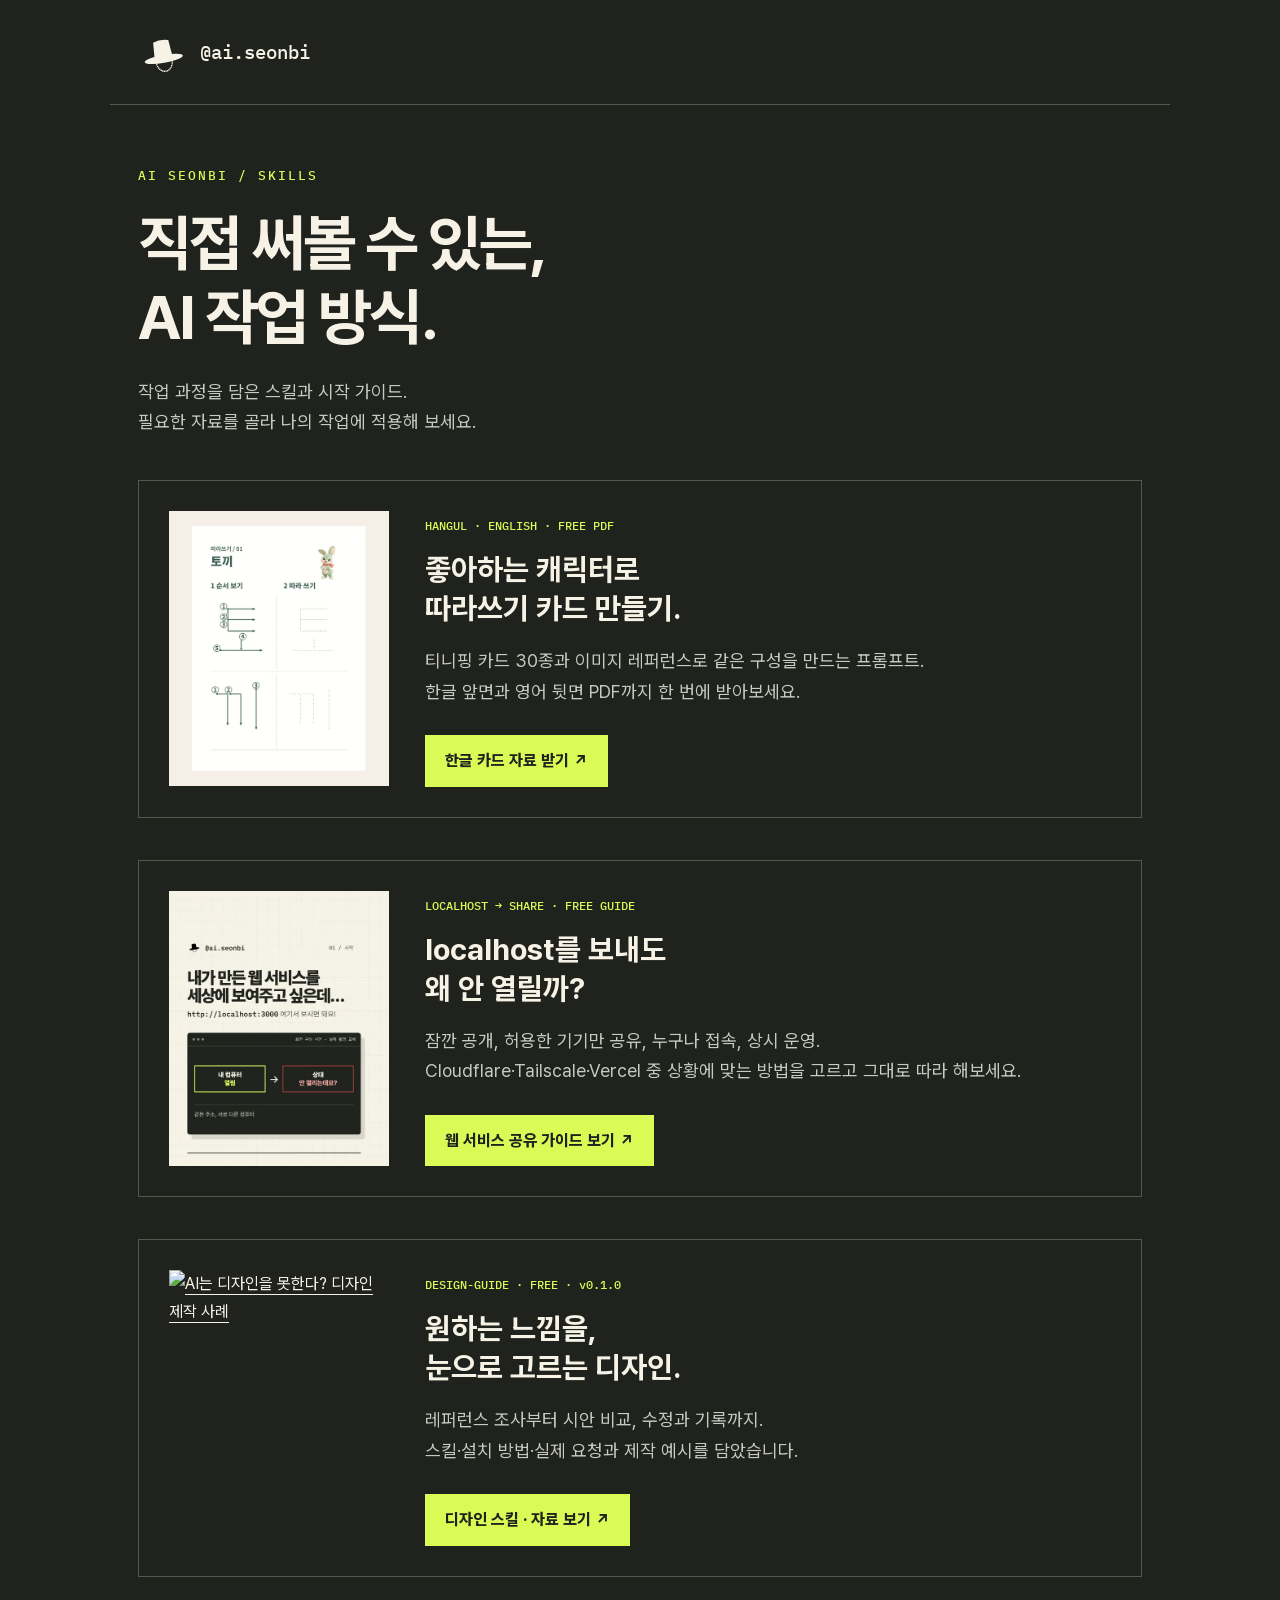
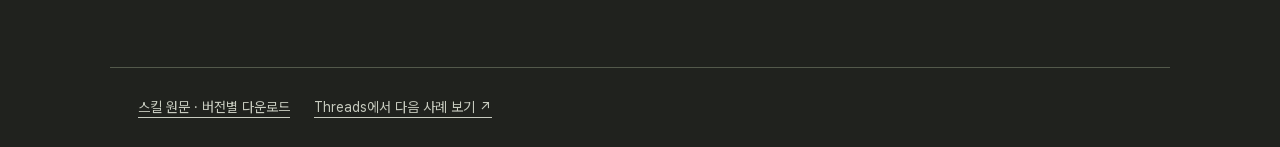
==== commit e6acfb32: "Add Hangul card guide and downloads" ====
--- a/docs/index.html
+++ b/docs/index.html
@@ -1,4 +1,4 @@
 <!doctype html>
 <html lang="ko"><head><meta charset="utf-8"><meta name="viewport" content="width=device-width,initial-scale=1"><title>스킬 자료실 · AI 선비</title><meta name="description" content="AI 선비가 직접 활용한 작업 과정을 스킬과 시작 가이드로 만나보세요."><link rel="canonical" href="https://ai-seonbi.github.io/skills/"><link rel="icon" href="assets/logo.svg"><style>
 @font-face{font-family:Pretendard;src:url('assets/PretendardVariable.woff2') format('woff2');font-weight:100 900;font-display:swap}@font-face{font-family:Plex;src:url('assets/IBMPlexMono-Medium.ttf');font-weight:500;font-display:swap}*{box-sizing:border-box}body{margin:0;background:#20221e;color:#f6f2e6;font-family:Pretendard,system-ui,sans-serif;line-height:1.7;word-break:keep-all}header,main,footer{max-width:1060px;margin:auto;padding:28px}header{border-bottom:1px solid #53594b}a{color:inherit;text-underline-offset:5px}a:hover{color:#dafa56}a:focus-visible{outline:3px solid #dafa56;outline-offset:5px}.brand{display:flex;align-items:center;gap:12px;text-decoration:none;font:500 19px Plex,monospace}.brand img{width:50px;height:48px}main{padding-block:62px 90px}.eyebrow{color:#dafa56;font:500 13px Plex,monospace;letter-spacing:2px}h1{font-size:clamp(38px,6vw,62px);line-height:1.2;letter-spacing:-.045em;margin:22px 0}p{color:#c7cbbf;font-size:18px}article{margin-top:42px;border:1px solid #53594b;padding:30px;display:grid;grid-template-columns:220px 1fr;gap:36px;align-items:center}article img{display:block;width:100%;aspect-ratio:4/5;object-fit:cover;height:auto}h2{font-size:30px;line-height:1.3;margin:12px 0}.label{color:#dafa56;font:500 12px Plex,monospace}.button{display:inline-block;margin-top:10px;padding:12px 20px;background:#dafa56;color:#20221e;text-decoration:none;font-weight:750}.button:hover{color:#20221e;background:#f6f2e6}footer{border-top:1px solid #53594b;color:#c7cbbf;font-size:14px;display:flex;gap:24px;flex-wrap:wrap}@media(max-width:600px){article{grid-template-columns:1fr;padding:22px;gap:20px}article img{max-width:250px;margin:auto}main{padding-block:36px 60px}}
-</style><script>if(['#start','#examples','#main','#request-title'].includes(location.hash)){location.replace('design-guide/'+location.search+location.hash)}</script></head><body><header><a class="brand" href="https://www.instagram.com/ai.seonbi/"><img src="assets/logo.svg" alt="구슬 갓끈을 단 선비 갓">@ai.seonbi</a></header><main><div class="eyebrow">AI SEONBI / SKILLS</div><h1>직접 써볼 수 있는,<br>AI 작업 방식.</h1><p>작업 과정을 담은 스킬과 시작 가이드.<br>필요한 자료를 골라 나의 작업에 적용해 보세요.</p><article><a href="guides/share-local-web/"><img src="assets/share-local-web-cover.webp" width="540" height="675" alt="내가 만든 웹 서비스를 세상에 보여주고 싶은데"></a><div><span class="label">LOCALHOST → SHARE · FREE GUIDE</span><h2>localhost를 보내도<br>왜 안 열릴까?</h2><p>잠깐 공개, 허용한 기기만 공유, 누구나 접속, 상시 운영.<br>Cloudflare·Tailscale·Vercel 중 상황에 맞는 방법을 고르고 그대로 따라 해보세요.</p><a class="button" href="guides/share-local-web/">웹 서비스 공유 가이드 보기 ↗</a></div></article><article><a href="design-guide/"><img src="https://github.com/ai-seonbi/skills/releases/download/v0.1.0/01-cover.png" width="1080" height="1350" alt="AI는 디자인을 못한다? 디자인 제작 사례"></a><div><span class="label">DESIGN-GUIDE · FREE · v0.1.0</span><h2>원하는 느낌을,<br>눈으로 고르는 디자인.</h2><p>레퍼런스 조사부터 시안 비교, 수정과 기록까지.<br>스킬·설치 방법·실제 요청과 제작 예시를 담았습니다.</p><a class="button" href="design-guide/">디자인 스킬 · 자료 보기 ↗</a></div></article></main><footer><a href="https://github.com/ai-seonbi/skills">스킬 원문 · 버전별 다운로드</a><a href="https://www.threads.com/@ai.seonbi">Threads에서 다음 사례 보기 ↗</a></footer></body></html>
+</style><script>if(['#start','#examples','#main','#request-title'].includes(location.hash)){location.replace('design-guide/'+location.search+location.hash)}</script></head><body><header><a class="brand" href="https://www.instagram.com/ai.seonbi/"><img src="assets/logo.svg" alt="구슬 갓끈을 단 선비 갓">@ai.seonbi</a></header><main><div class="eyebrow">AI SEONBI / SKILLS</div><h1>직접 써볼 수 있는,<br>AI 작업 방식.</h1><p>작업 과정을 담은 스킬과 시작 가이드.<br>필요한 자료를 골라 나의 작업에 적용해 보세요.</p><article><a href="guides/hangul-cards/"><img src="assets/hangul-card-cover.webp" width="540" height="675" alt="토끼 캐릭터 한글 따라쓰기 카드"></a><div><span class="label">HANGUL · ENGLISH · FREE PDF</span><h2>좋아하는 캐릭터로<br>따라쓰기 카드 만들기.</h2><p>티니핑 카드 30종과 이미지 레퍼런스로 같은 구성을 만드는 프롬프트.<br>한글 앞면과 영어 뒷면 PDF까지 한 번에 받아보세요.</p><a class="button" href="guides/hangul-cards/">한글 카드 자료 받기 ↗</a></div></article><article><a href="guides/share-local-web/"><img src="assets/share-local-web-cover.webp" width="540" height="675" alt="내가 만든 웹 서비스를 세상에 보여주고 싶은데"></a><div><span class="label">LOCALHOST → SHARE · FREE GUIDE</span><h2>localhost를 보내도<br>왜 안 열릴까?</h2><p>잠깐 공개, 허용한 기기만 공유, 누구나 접속, 상시 운영.<br>Cloudflare·Tailscale·Vercel 중 상황에 맞는 방법을 고르고 그대로 따라 해보세요.</p><a class="button" href="guides/share-local-web/">웹 서비스 공유 가이드 보기 ↗</a></div></article><article><a href="design-guide/"><img src="https://github.com/ai-seonbi/skills/releases/download/v0.1.0/01-cover.png" width="1080" height="1350" alt="AI는 디자인을 못한다? 디자인 제작 사례"></a><div><span class="label">DESIGN-GUIDE · FREE · v0.1.0</span><h2>원하는 느낌을,<br>눈으로 고르는 디자인.</h2><p>레퍼런스 조사부터 시안 비교, 수정과 기록까지.<br>스킬·설치 방법·실제 요청과 제작 예시를 담았습니다.</p><a class="button" href="design-guide/">디자인 스킬 · 자료 보기 ↗</a></div></article></main><footer><a href="https://github.com/ai-seonbi/skills">스킬 원문 · 버전별 다운로드</a><a href="https://www.threads.com/@ai.seonbi">Threads에서 다음 사례 보기 ↗</a></footer></body></html>
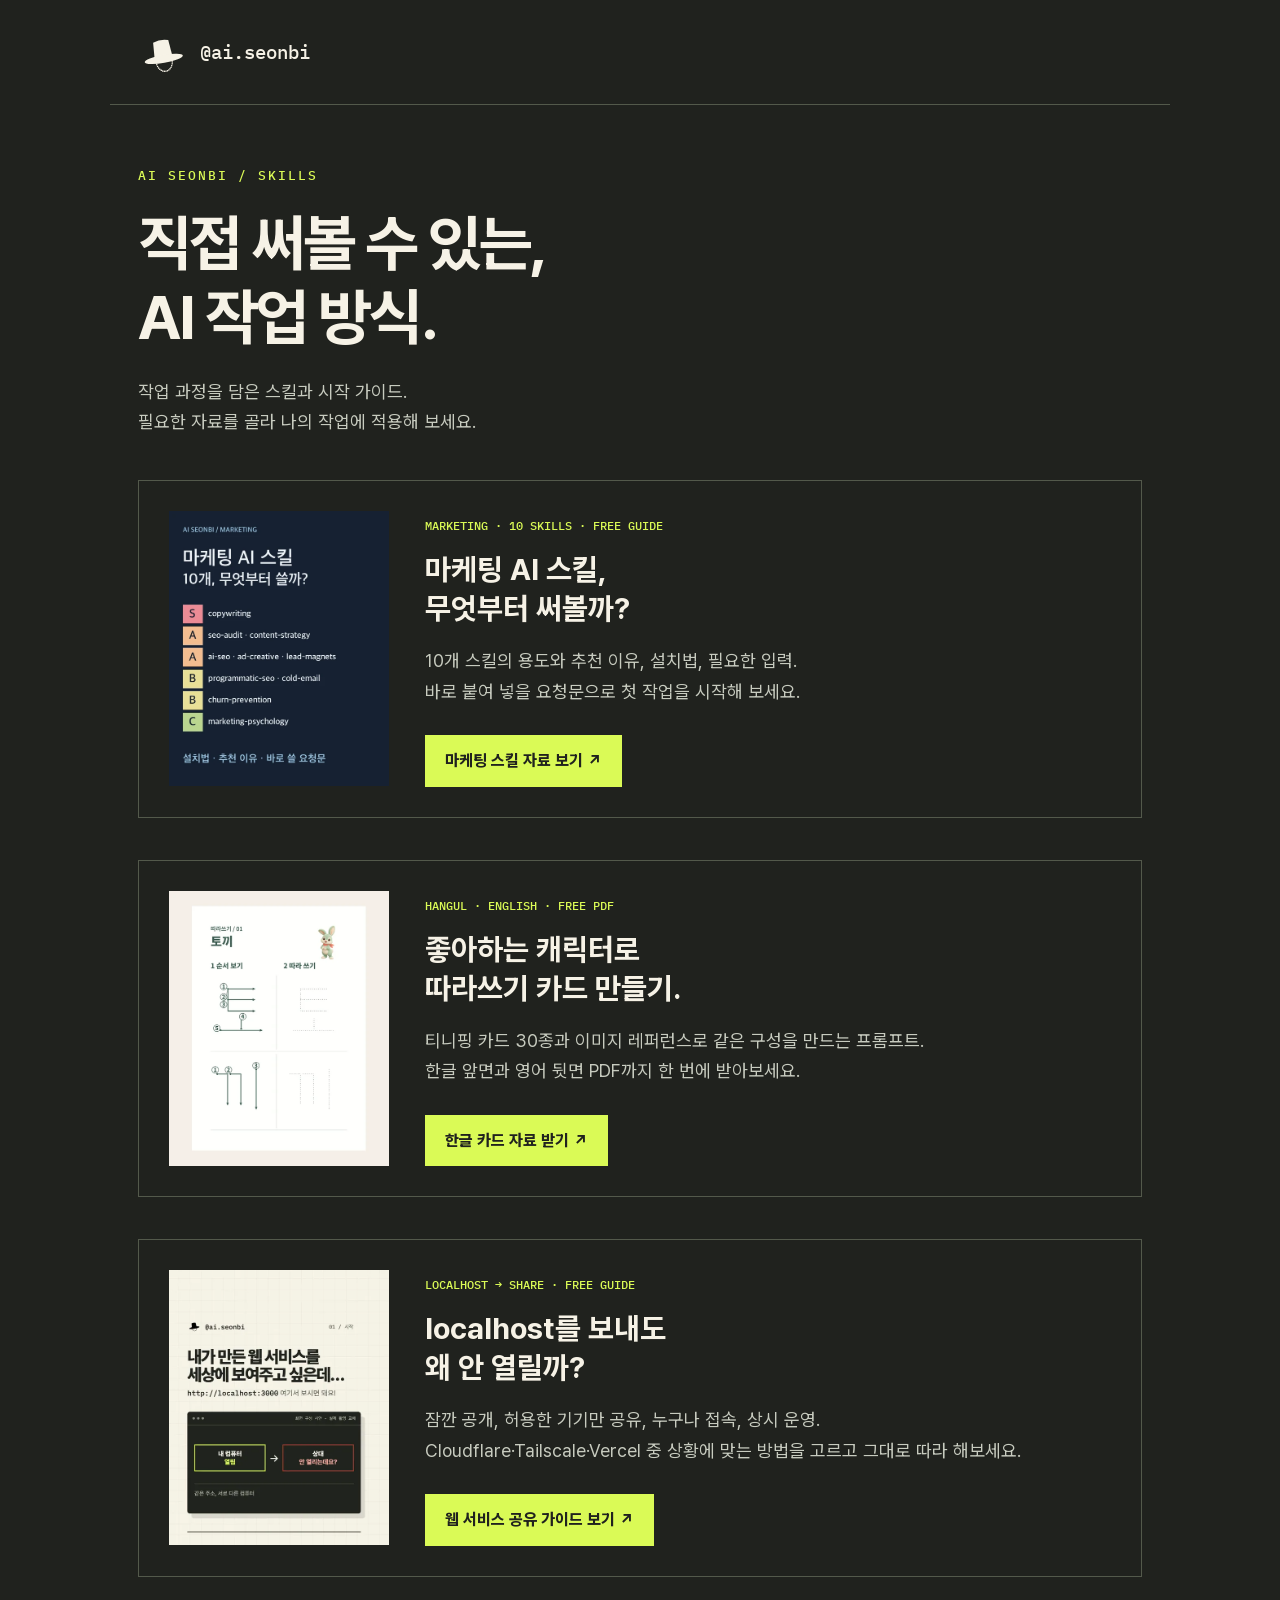
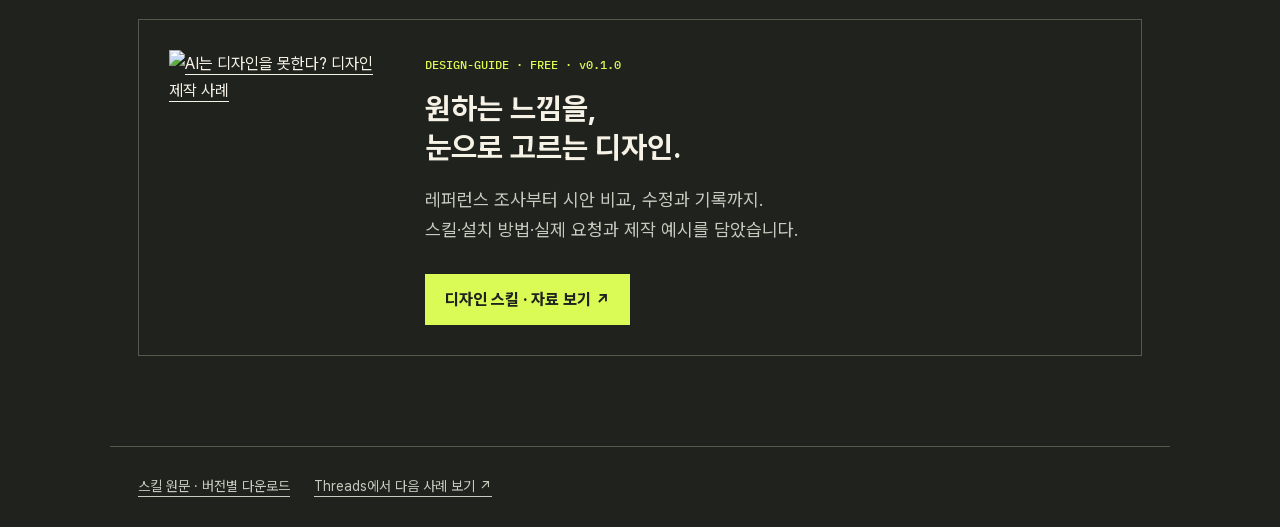
==== commit e2824bf0: "Add marketing skills guide and starter prompts" ====
--- a/docs/index.html
+++ b/docs/index.html
@@ -1,4 +1,4 @@
 <!doctype html>
 <html lang="ko"><head><meta charset="utf-8"><meta name="viewport" content="width=device-width,initial-scale=1"><title>스킬 자료실 · AI 선비</title><meta name="description" content="AI 선비가 직접 활용한 작업 과정을 스킬과 시작 가이드로 만나보세요."><link rel="canonical" href="https://ai-seonbi.github.io/skills/"><link rel="icon" href="assets/logo.svg"><style>
 @font-face{font-family:Pretendard;src:url('assets/PretendardVariable.woff2') format('woff2');font-weight:100 900;font-display:swap}@font-face{font-family:Plex;src:url('assets/IBMPlexMono-Medium.ttf');font-weight:500;font-display:swap}*{box-sizing:border-box}body{margin:0;background:#20221e;color:#f6f2e6;font-family:Pretendard,system-ui,sans-serif;line-height:1.7;word-break:keep-all}header,main,footer{max-width:1060px;margin:auto;padding:28px}header{border-bottom:1px solid #53594b}a{color:inherit;text-underline-offset:5px}a:hover{color:#dafa56}a:focus-visible{outline:3px solid #dafa56;outline-offset:5px}.brand{display:flex;align-items:center;gap:12px;text-decoration:none;font:500 19px Plex,monospace}.brand img{width:50px;height:48px}main{padding-block:62px 90px}.eyebrow{color:#dafa56;font:500 13px Plex,monospace;letter-spacing:2px}h1{font-size:clamp(38px,6vw,62px);line-height:1.2;letter-spacing:-.045em;margin:22px 0}p{color:#c7cbbf;font-size:18px}article{margin-top:42px;border:1px solid #53594b;padding:30px;display:grid;grid-template-columns:220px 1fr;gap:36px;align-items:center}article img{display:block;width:100%;aspect-ratio:4/5;object-fit:cover;height:auto}h2{font-size:30px;line-height:1.3;margin:12px 0}.label{color:#dafa56;font:500 12px Plex,monospace}.button{display:inline-block;margin-top:10px;padding:12px 20px;background:#dafa56;color:#20221e;text-decoration:none;font-weight:750}.button:hover{color:#20221e;background:#f6f2e6}footer{border-top:1px solid #53594b;color:#c7cbbf;font-size:14px;display:flex;gap:24px;flex-wrap:wrap}@media(max-width:600px){article{grid-template-columns:1fr;padding:22px;gap:20px}article img{max-width:250px;margin:auto}main{padding-block:36px 60px}}
-</style><script>if(['#start','#examples','#main','#request-title'].includes(location.hash)){location.replace('design-guide/'+location.search+location.hash)}</script></head><body><header><a class="brand" href="https://www.instagram.com/ai.seonbi/"><img src="assets/logo.svg" alt="구슬 갓끈을 단 선비 갓">@ai.seonbi</a></header><main><div class="eyebrow">AI SEONBI / SKILLS</div><h1>직접 써볼 수 있는,<br>AI 작업 방식.</h1><p>작업 과정을 담은 스킬과 시작 가이드.<br>필요한 자료를 골라 나의 작업에 적용해 보세요.</p><article><a href="guides/hangul-cards/"><img src="assets/hangul-card-cover.webp" width="540" height="675" alt="토끼 캐릭터 한글 따라쓰기 카드"></a><div><span class="label">HANGUL · ENGLISH · FREE PDF</span><h2>좋아하는 캐릭터로<br>따라쓰기 카드 만들기.</h2><p>티니핑 카드 30종과 이미지 레퍼런스로 같은 구성을 만드는 프롬프트.<br>한글 앞면과 영어 뒷면 PDF까지 한 번에 받아보세요.</p><a class="button" href="guides/hangul-cards/">한글 카드 자료 받기 ↗</a></div></article><article><a href="guides/share-local-web/"><img src="assets/share-local-web-cover.webp" width="540" height="675" alt="내가 만든 웹 서비스를 세상에 보여주고 싶은데"></a><div><span class="label">LOCALHOST → SHARE · FREE GUIDE</span><h2>localhost를 보내도<br>왜 안 열릴까?</h2><p>잠깐 공개, 허용한 기기만 공유, 누구나 접속, 상시 운영.<br>Cloudflare·Tailscale·Vercel 중 상황에 맞는 방법을 고르고 그대로 따라 해보세요.</p><a class="button" href="guides/share-local-web/">웹 서비스 공유 가이드 보기 ↗</a></div></article><article><a href="design-guide/"><img src="https://github.com/ai-seonbi/skills/releases/download/v0.1.0/01-cover.png" width="1080" height="1350" alt="AI는 디자인을 못한다? 디자인 제작 사례"></a><div><span class="label">DESIGN-GUIDE · FREE · v0.1.0</span><h2>원하는 느낌을,<br>눈으로 고르는 디자인.</h2><p>레퍼런스 조사부터 시안 비교, 수정과 기록까지.<br>스킬·설치 방법·실제 요청과 제작 예시를 담았습니다.</p><a class="button" href="design-guide/">디자인 스킬 · 자료 보기 ↗</a></div></article></main><footer><a href="https://github.com/ai-seonbi/skills">스킬 원문 · 버전별 다운로드</a><a href="https://www.threads.com/@ai.seonbi">Threads에서 다음 사례 보기 ↗</a></footer></body></html>
+</style><script>if(['#start','#examples','#main','#request-title'].includes(location.hash)){location.replace('design-guide/'+location.search+location.hash)}</script></head><body><header><a class="brand" href="https://www.instagram.com/ai.seonbi/"><img src="assets/logo.svg" alt="구슬 갓끈을 단 선비 갓">@ai.seonbi</a></header><main><div class="eyebrow">AI SEONBI / SKILLS</div><h1>직접 써볼 수 있는,<br>AI 작업 방식.</h1><p>작업 과정을 담은 스킬과 시작 가이드.<br>필요한 자료를 골라 나의 작업에 적용해 보세요.</p><article><a href="guides/marketing-skills/"><img src="assets/marketing-skills-cover.webp" width="540" height="675" alt="마케팅 AI 스킬 10개 종합 티어"></a><div><span class="label">MARKETING · 10 SKILLS · FREE GUIDE</span><h2>마케팅 AI 스킬,<br>무엇부터 써볼까?</h2><p>10개 스킬의 용도와 추천 이유, 설치법, 필요한 입력.<br>바로 붙여 넣을 요청문으로 첫 작업을 시작해 보세요.</p><a class="button" href="guides/marketing-skills/">마케팅 스킬 자료 보기 ↗</a></div></article><article><a href="guides/hangul-cards/"><img src="assets/hangul-card-cover.webp" width="540" height="675" alt="토끼 캐릭터 한글 따라쓰기 카드"></a><div><span class="label">HANGUL · ENGLISH · FREE PDF</span><h2>좋아하는 캐릭터로<br>따라쓰기 카드 만들기.</h2><p>티니핑 카드 30종과 이미지 레퍼런스로 같은 구성을 만드는 프롬프트.<br>한글 앞면과 영어 뒷면 PDF까지 한 번에 받아보세요.</p><a class="button" href="guides/hangul-cards/">한글 카드 자료 받기 ↗</a></div></article><article><a href="guides/share-local-web/"><img src="assets/share-local-web-cover.webp" width="540" height="675" alt="내가 만든 웹 서비스를 세상에 보여주고 싶은데"></a><div><span class="label">LOCALHOST → SHARE · FREE GUIDE</span><h2>localhost를 보내도<br>왜 안 열릴까?</h2><p>잠깐 공개, 허용한 기기만 공유, 누구나 접속, 상시 운영.<br>Cloudflare·Tailscale·Vercel 중 상황에 맞는 방법을 고르고 그대로 따라 해보세요.</p><a class="button" href="guides/share-local-web/">웹 서비스 공유 가이드 보기 ↗</a></div></article><article><a href="design-guide/"><img src="https://github.com/ai-seonbi/skills/releases/download/v0.1.0/01-cover.png" width="1080" height="1350" alt="AI는 디자인을 못한다? 디자인 제작 사례"></a><div><span class="label">DESIGN-GUIDE · FREE · v0.1.0</span><h2>원하는 느낌을,<br>눈으로 고르는 디자인.</h2><p>레퍼런스 조사부터 시안 비교, 수정과 기록까지.<br>스킬·설치 방법·실제 요청과 제작 예시를 담았습니다.</p><a class="button" href="design-guide/">디자인 스킬 · 자료 보기 ↗</a></div></article></main><footer><a href="https://github.com/ai-seonbi/skills">스킬 원문 · 버전별 다운로드</a><a href="https://www.threads.com/@ai.seonbi">Threads에서 다음 사례 보기 ↗</a></footer></body></html>
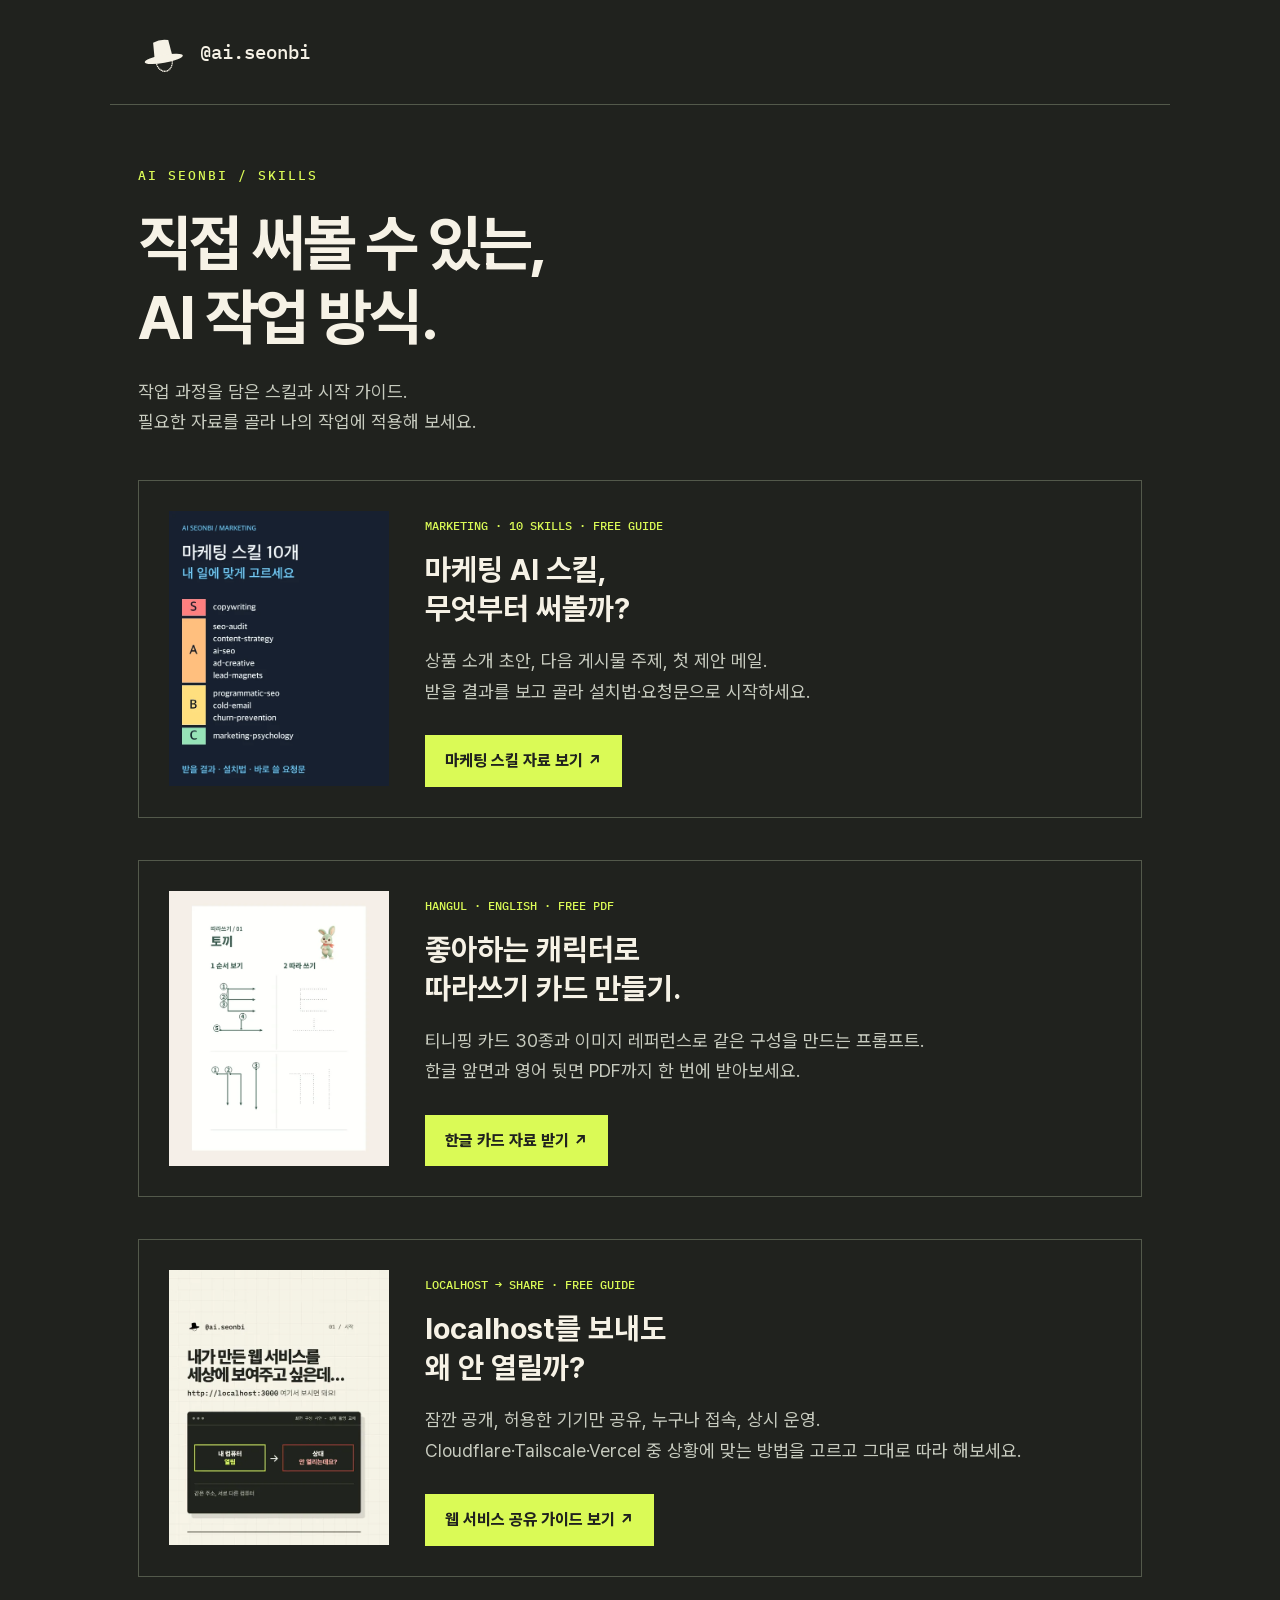
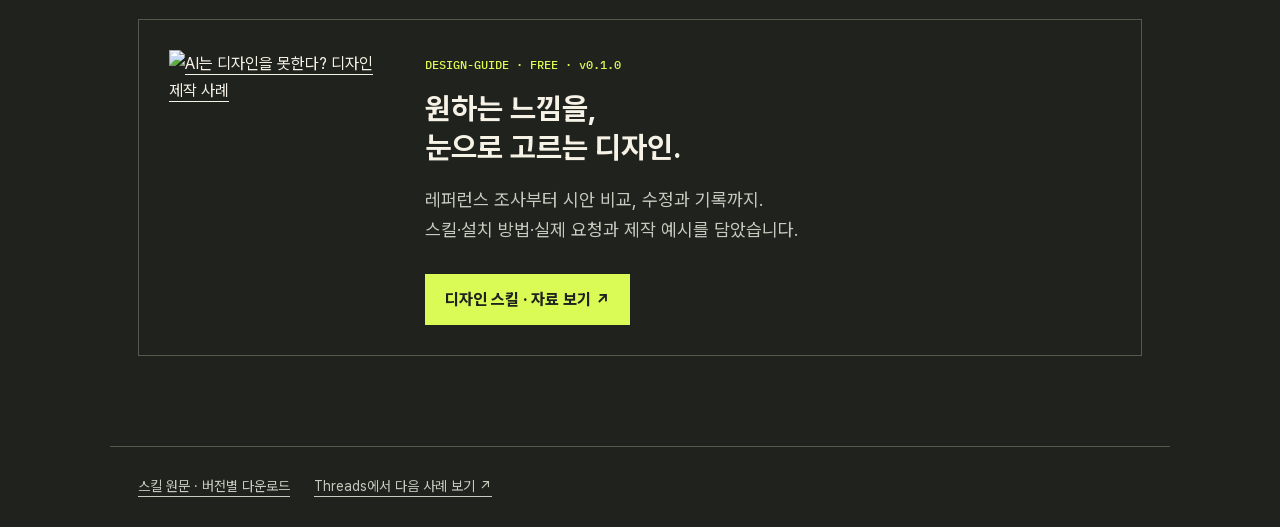
==== commit 7a70b9ea: "Show marketing skill benefits with tier colors and examples" ====
--- a/docs/index.html
+++ b/docs/index.html
@@ -1,4 +1,4 @@
 <!doctype html>
 <html lang="ko"><head><meta charset="utf-8"><meta name="viewport" content="width=device-width,initial-scale=1"><title>스킬 자료실 · AI 선비</title><meta name="description" content="AI 선비가 직접 활용한 작업 과정을 스킬과 시작 가이드로 만나보세요."><link rel="canonical" href="https://ai-seonbi.github.io/skills/"><link rel="icon" href="assets/logo.svg"><style>
 @font-face{font-family:Pretendard;src:url('assets/PretendardVariable.woff2') format('woff2');font-weight:100 900;font-display:swap}@font-face{font-family:Plex;src:url('assets/IBMPlexMono-Medium.ttf');font-weight:500;font-display:swap}*{box-sizing:border-box}body{margin:0;background:#20221e;color:#f6f2e6;font-family:Pretendard,system-ui,sans-serif;line-height:1.7;word-break:keep-all}header,main,footer{max-width:1060px;margin:auto;padding:28px}header{border-bottom:1px solid #53594b}a{color:inherit;text-underline-offset:5px}a:hover{color:#dafa56}a:focus-visible{outline:3px solid #dafa56;outline-offset:5px}.brand{display:flex;align-items:center;gap:12px;text-decoration:none;font:500 19px Plex,monospace}.brand img{width:50px;height:48px}main{padding-block:62px 90px}.eyebrow{color:#dafa56;font:500 13px Plex,monospace;letter-spacing:2px}h1{font-size:clamp(38px,6vw,62px);line-height:1.2;letter-spacing:-.045em;margin:22px 0}p{color:#c7cbbf;font-size:18px}article{margin-top:42px;border:1px solid #53594b;padding:30px;display:grid;grid-template-columns:220px 1fr;gap:36px;align-items:center}article img{display:block;width:100%;aspect-ratio:4/5;object-fit:cover;height:auto}h2{font-size:30px;line-height:1.3;margin:12px 0}.label{color:#dafa56;font:500 12px Plex,monospace}.button{display:inline-block;margin-top:10px;padding:12px 20px;background:#dafa56;color:#20221e;text-decoration:none;font-weight:750}.button:hover{color:#20221e;background:#f6f2e6}footer{border-top:1px solid #53594b;color:#c7cbbf;font-size:14px;display:flex;gap:24px;flex-wrap:wrap}@media(max-width:600px){article{grid-template-columns:1fr;padding:22px;gap:20px}article img{max-width:250px;margin:auto}main{padding-block:36px 60px}}
-</style><script>if(['#start','#examples','#main','#request-title'].includes(location.hash)){location.replace('design-guide/'+location.search+location.hash)}</script></head><body><header><a class="brand" href="https://www.instagram.com/ai.seonbi/"><img src="assets/logo.svg" alt="구슬 갓끈을 단 선비 갓">@ai.seonbi</a></header><main><div class="eyebrow">AI SEONBI / SKILLS</div><h1>직접 써볼 수 있는,<br>AI 작업 방식.</h1><p>작업 과정을 담은 스킬과 시작 가이드.<br>필요한 자료를 골라 나의 작업에 적용해 보세요.</p><article><a href="guides/marketing-skills/"><img src="assets/marketing-skills-cover.webp" width="540" height="675" alt="마케팅 AI 스킬 10개 종합 티어"></a><div><span class="label">MARKETING · 10 SKILLS · FREE GUIDE</span><h2>마케팅 AI 스킬,<br>무엇부터 써볼까?</h2><p>10개 스킬의 용도와 추천 이유, 설치법, 필요한 입력.<br>바로 붙여 넣을 요청문으로 첫 작업을 시작해 보세요.</p><a class="button" href="guides/marketing-skills/">마케팅 스킬 자료 보기 ↗</a></div></article><article><a href="guides/hangul-cards/"><img src="assets/hangul-card-cover.webp" width="540" height="675" alt="토끼 캐릭터 한글 따라쓰기 카드"></a><div><span class="label">HANGUL · ENGLISH · FREE PDF</span><h2>좋아하는 캐릭터로<br>따라쓰기 카드 만들기.</h2><p>티니핑 카드 30종과 이미지 레퍼런스로 같은 구성을 만드는 프롬프트.<br>한글 앞면과 영어 뒷면 PDF까지 한 번에 받아보세요.</p><a class="button" href="guides/hangul-cards/">한글 카드 자료 받기 ↗</a></div></article><article><a href="guides/share-local-web/"><img src="assets/share-local-web-cover.webp" width="540" height="675" alt="내가 만든 웹 서비스를 세상에 보여주고 싶은데"></a><div><span class="label">LOCALHOST → SHARE · FREE GUIDE</span><h2>localhost를 보내도<br>왜 안 열릴까?</h2><p>잠깐 공개, 허용한 기기만 공유, 누구나 접속, 상시 운영.<br>Cloudflare·Tailscale·Vercel 중 상황에 맞는 방법을 고르고 그대로 따라 해보세요.</p><a class="button" href="guides/share-local-web/">웹 서비스 공유 가이드 보기 ↗</a></div></article><article><a href="design-guide/"><img src="https://github.com/ai-seonbi/skills/releases/download/v0.1.0/01-cover.png" width="1080" height="1350" alt="AI는 디자인을 못한다? 디자인 제작 사례"></a><div><span class="label">DESIGN-GUIDE · FREE · v0.1.0</span><h2>원하는 느낌을,<br>눈으로 고르는 디자인.</h2><p>레퍼런스 조사부터 시안 비교, 수정과 기록까지.<br>스킬·설치 방법·실제 요청과 제작 예시를 담았습니다.</p><a class="button" href="design-guide/">디자인 스킬 · 자료 보기 ↗</a></div></article></main><footer><a href="https://github.com/ai-seonbi/skills">스킬 원문 · 버전별 다운로드</a><a href="https://www.threads.com/@ai.seonbi">Threads에서 다음 사례 보기 ↗</a></footer></body></html>
+</style><script>if(['#start','#examples','#main','#request-title'].includes(location.hash)){location.replace('design-guide/'+location.search+location.hash)}</script></head><body><header><a class="brand" href="https://www.instagram.com/ai.seonbi/"><img src="assets/logo.svg" alt="구슬 갓끈을 단 선비 갓">@ai.seonbi</a></header><main><div class="eyebrow">AI SEONBI / SKILLS</div><h1>직접 써볼 수 있는,<br>AI 작업 방식.</h1><p>작업 과정을 담은 스킬과 시작 가이드.<br>필요한 자료를 골라 나의 작업에 적용해 보세요.</p><article><a href="guides/marketing-skills/"><img src="assets/marketing-skills-cover.webp" width="540" height="675" alt="마케팅 AI 스킬 10개 종합 티어"></a><div><span class="label">MARKETING · 10 SKILLS · FREE GUIDE</span><h2>마케팅 AI 스킬,<br>무엇부터 써볼까?</h2><p>상품 소개 초안, 다음 게시물 주제, 첫 제안 메일.<br>받을 결과를 보고 골라 설치법·요청문으로 시작하세요.</p><a class="button" href="guides/marketing-skills/">마케팅 스킬 자료 보기 ↗</a></div></article><article><a href="guides/hangul-cards/"><img src="assets/hangul-card-cover.webp" width="540" height="675" alt="토끼 캐릭터 한글 따라쓰기 카드"></a><div><span class="label">HANGUL · ENGLISH · FREE PDF</span><h2>좋아하는 캐릭터로<br>따라쓰기 카드 만들기.</h2><p>티니핑 카드 30종과 이미지 레퍼런스로 같은 구성을 만드는 프롬프트.<br>한글 앞면과 영어 뒷면 PDF까지 한 번에 받아보세요.</p><a class="button" href="guides/hangul-cards/">한글 카드 자료 받기 ↗</a></div></article><article><a href="guides/share-local-web/"><img src="assets/share-local-web-cover.webp" width="540" height="675" alt="내가 만든 웹 서비스를 세상에 보여주고 싶은데"></a><div><span class="label">LOCALHOST → SHARE · FREE GUIDE</span><h2>localhost를 보내도<br>왜 안 열릴까?</h2><p>잠깐 공개, 허용한 기기만 공유, 누구나 접속, 상시 운영.<br>Cloudflare·Tailscale·Vercel 중 상황에 맞는 방법을 고르고 그대로 따라 해보세요.</p><a class="button" href="guides/share-local-web/">웹 서비스 공유 가이드 보기 ↗</a></div></article><article><a href="design-guide/"><img src="https://github.com/ai-seonbi/skills/releases/download/v0.1.0/01-cover.png" width="1080" height="1350" alt="AI는 디자인을 못한다? 디자인 제작 사례"></a><div><span class="label">DESIGN-GUIDE · FREE · v0.1.0</span><h2>원하는 느낌을,<br>눈으로 고르는 디자인.</h2><p>레퍼런스 조사부터 시안 비교, 수정과 기록까지.<br>스킬·설치 방법·실제 요청과 제작 예시를 담았습니다.</p><a class="button" href="design-guide/">디자인 스킬 · 자료 보기 ↗</a></div></article></main><footer><a href="https://github.com/ai-seonbi/skills">스킬 원문 · 버전별 다운로드</a><a href="https://www.threads.com/@ai.seonbi">Threads에서 다음 사례 보기 ↗</a></footer></body></html>
